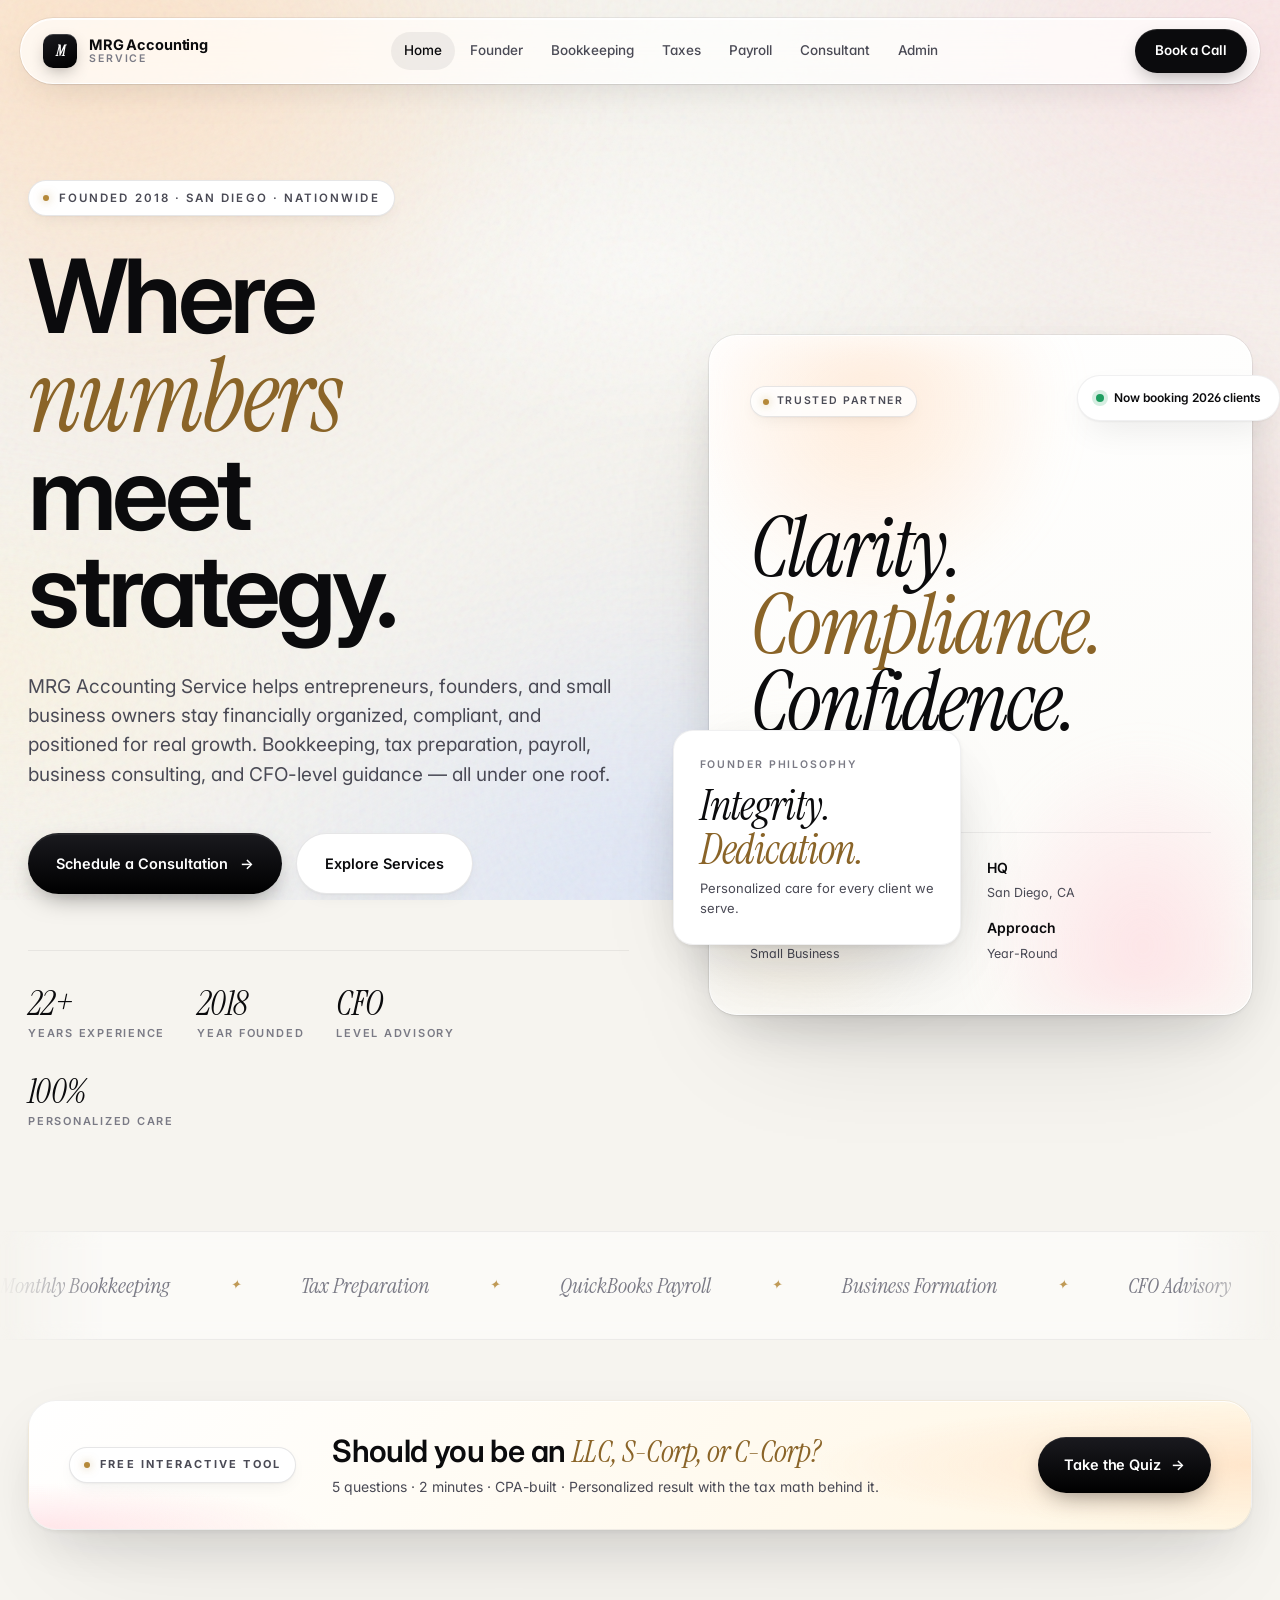
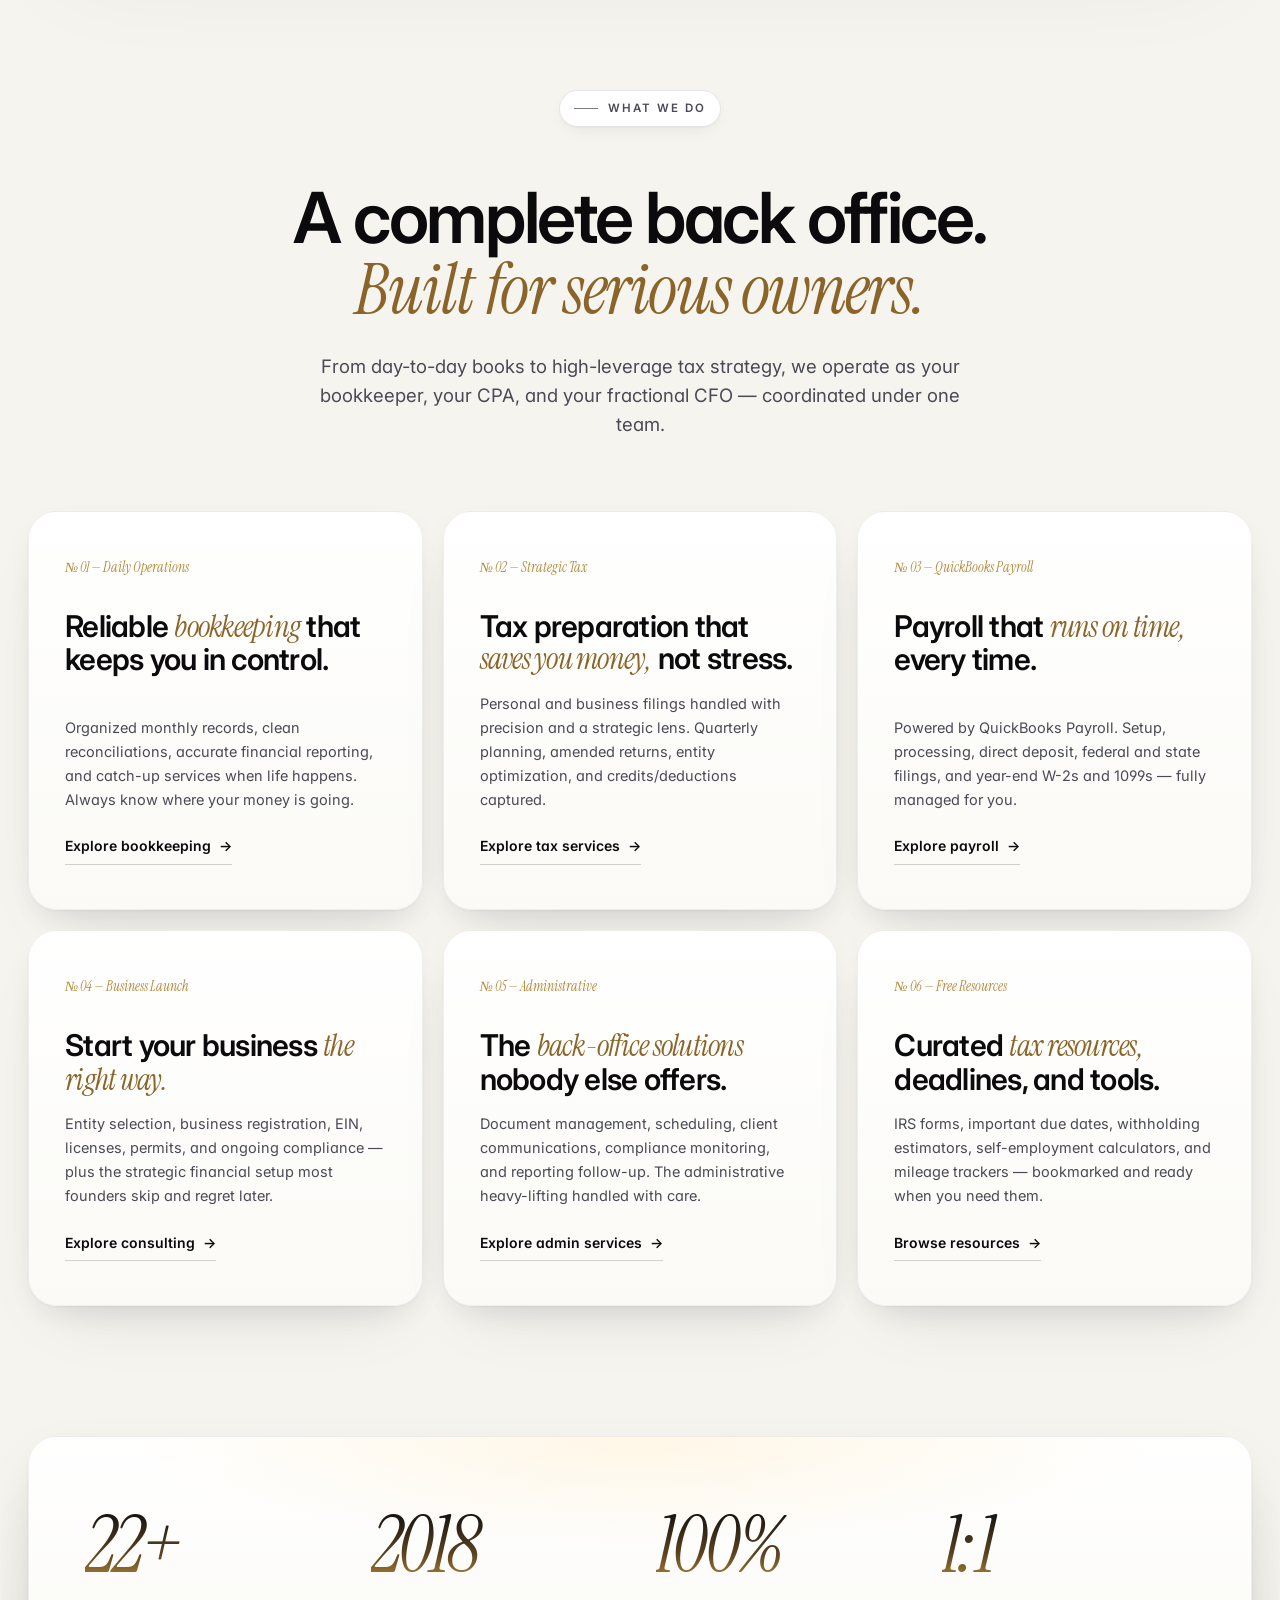
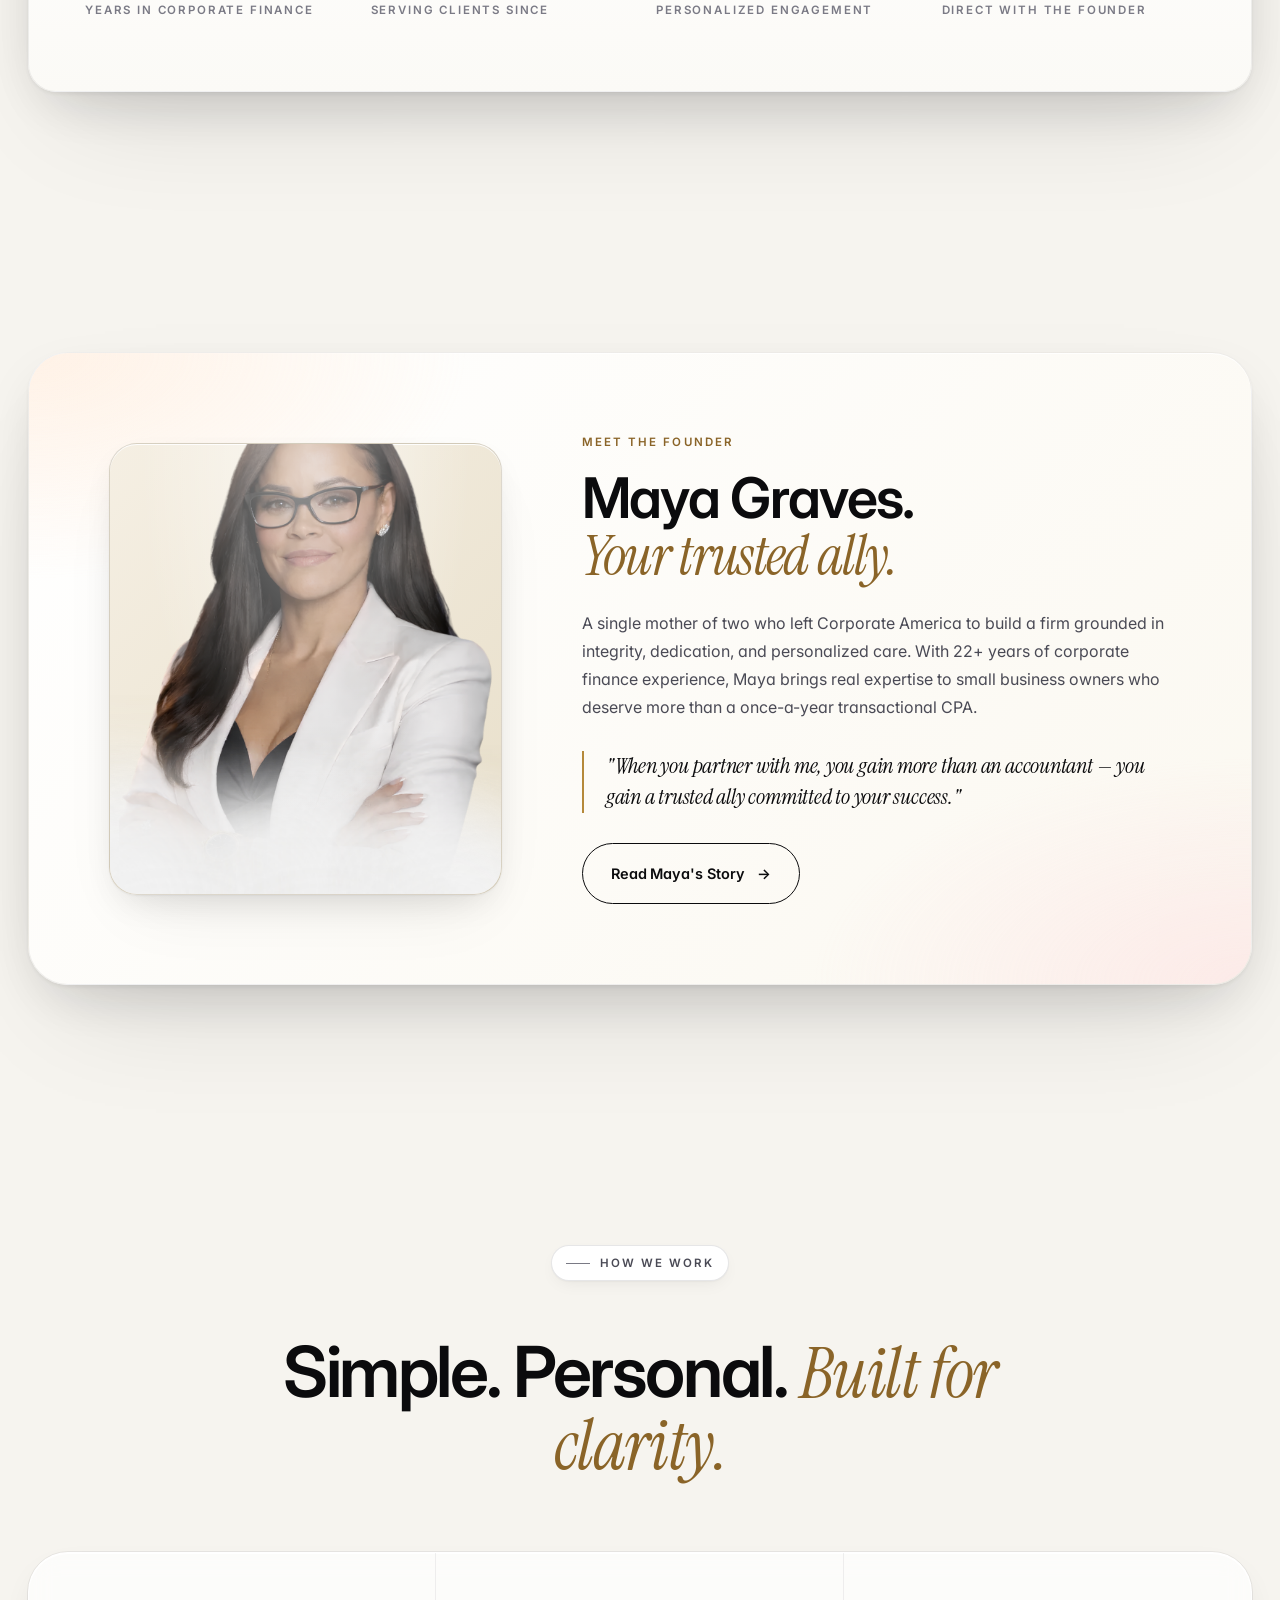
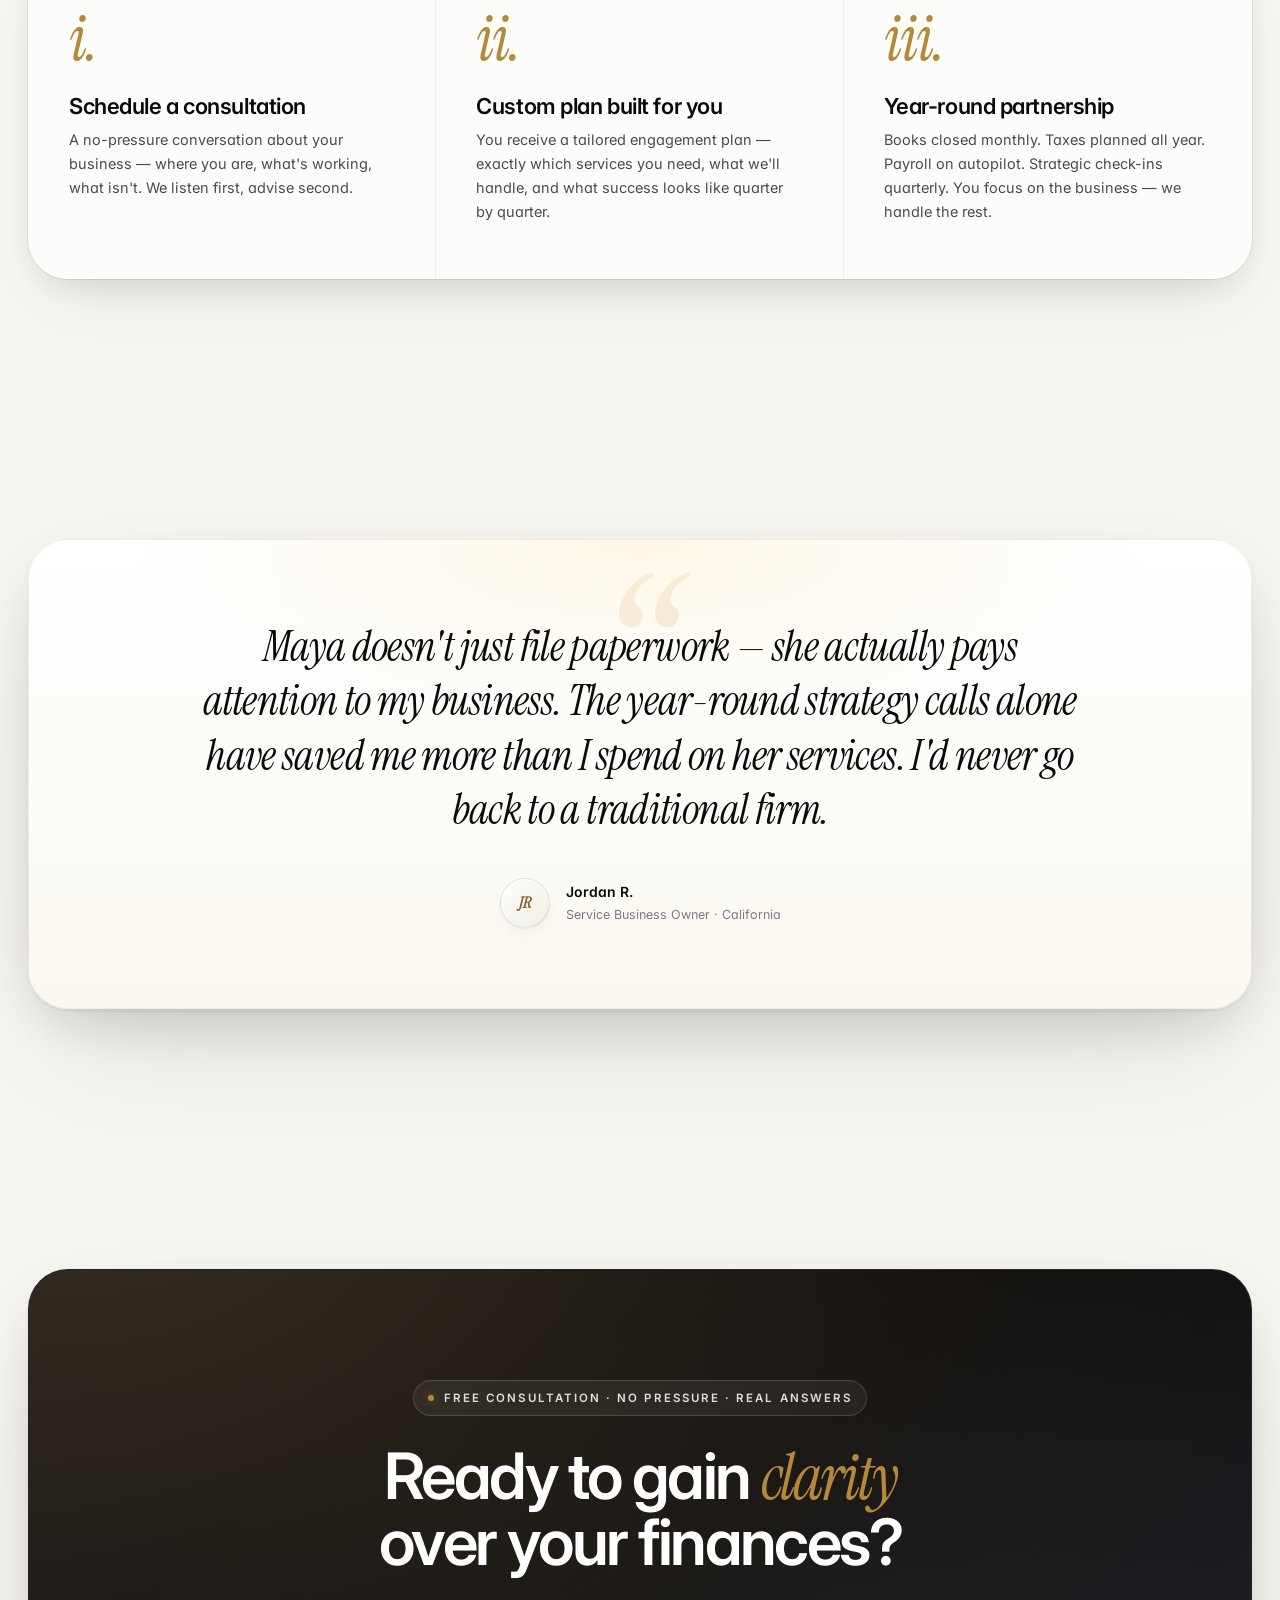
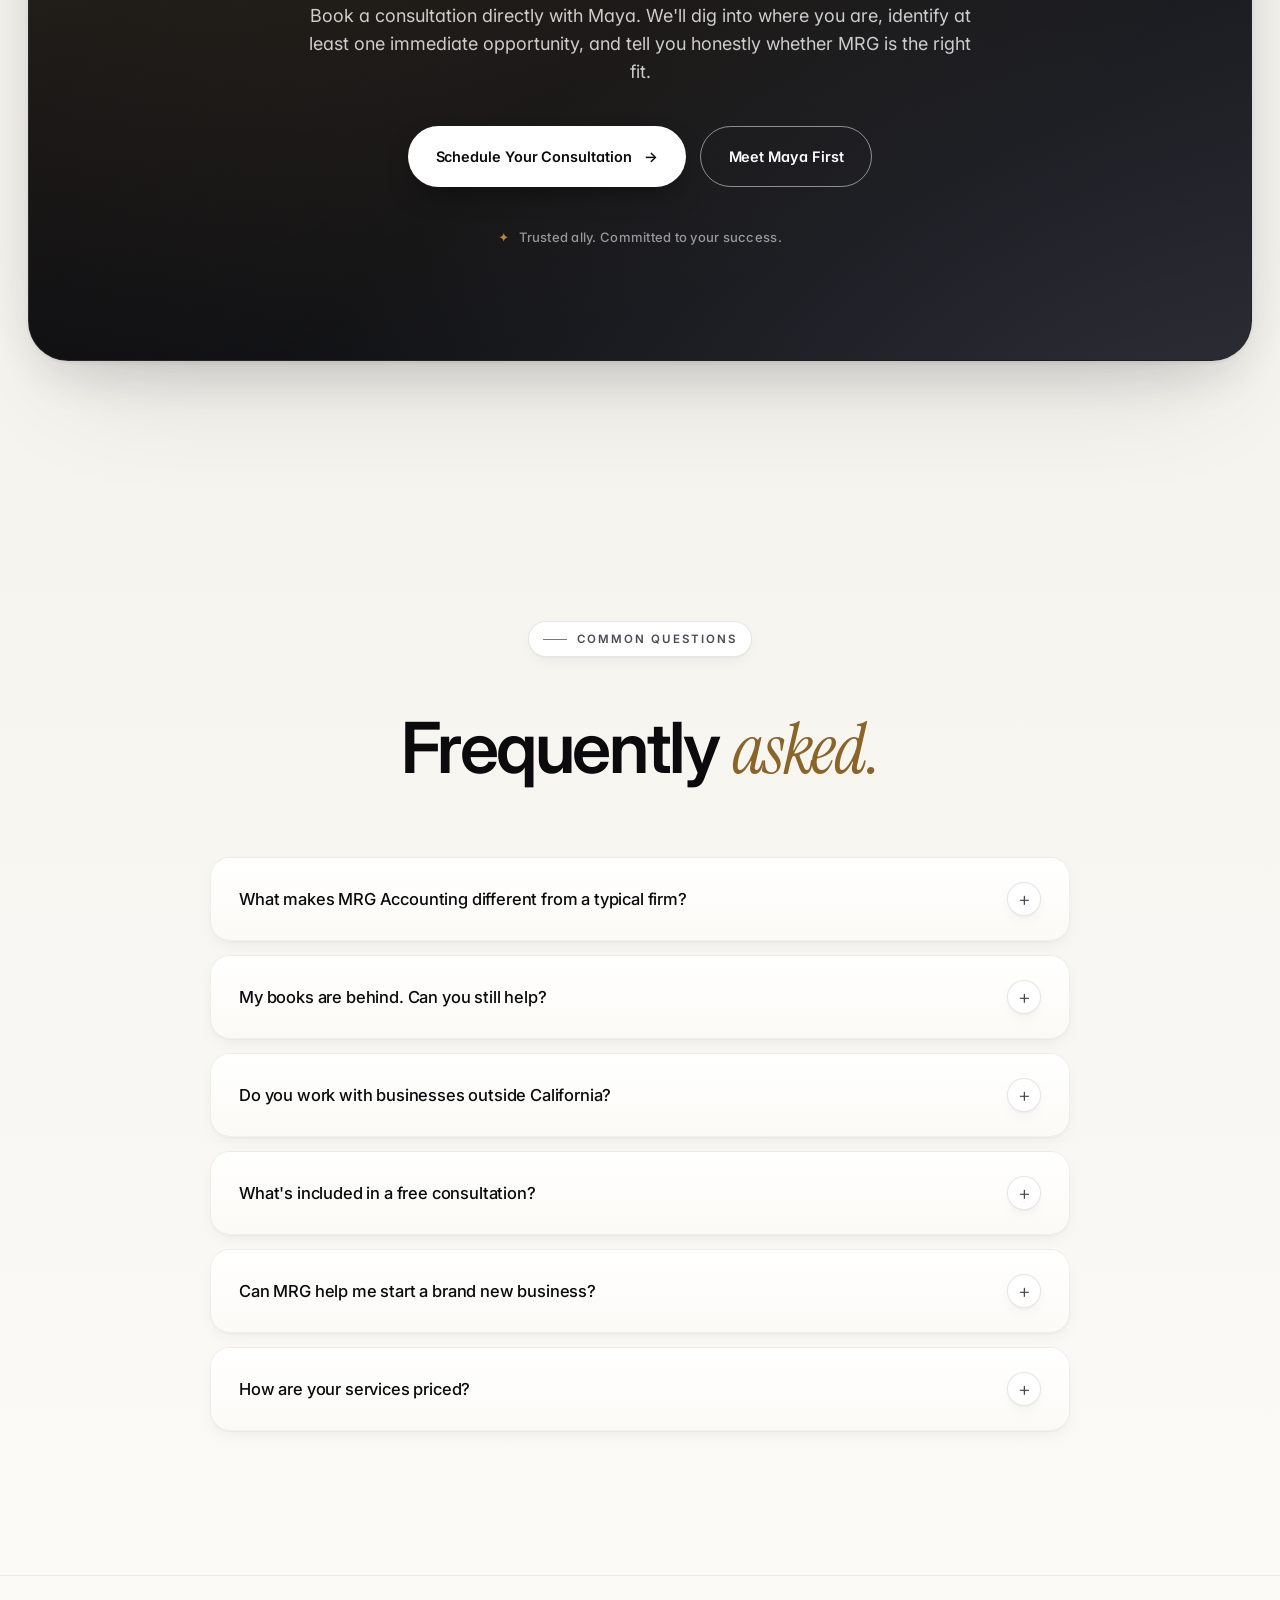
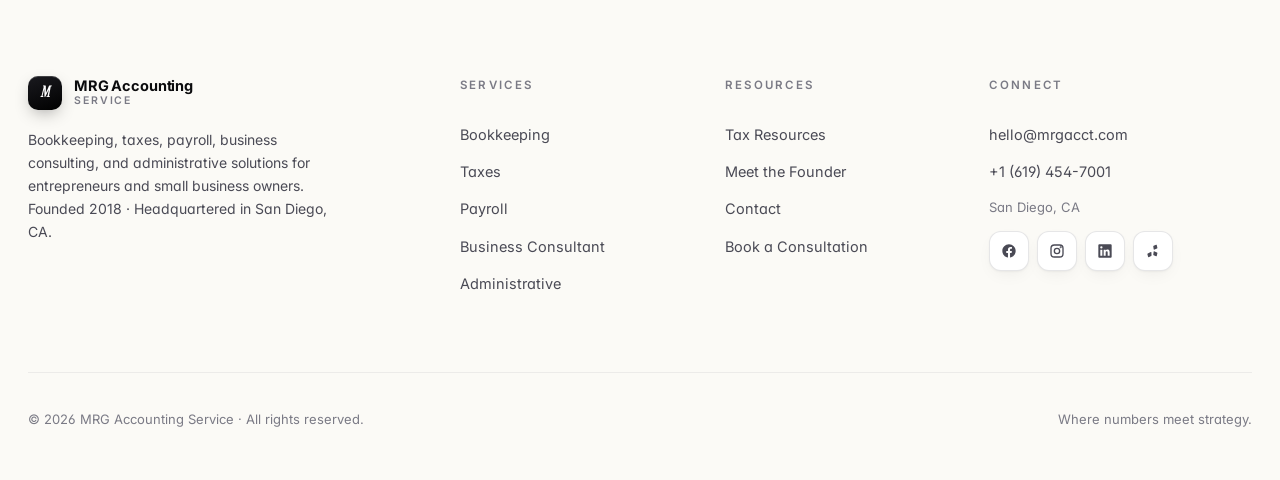
==== index.html @ a6ccb5bd "Initial commit — MRG Accounting Service website - 9 pages: home, founder, bookkeeping, taxes, resour" ====
<!DOCTYPE html>
<html lang="en">
<head>
<meta charset="UTF-8" />
<meta name="viewport" content="width=device-width, initial-scale=1.0" />
<title>MRG Accounting Service — Where Numbers Meet Strategy</title>
<meta name="description" content="Premium bookkeeping, tax strategy, payroll, and CFO-level advisory for small business owners. Founded by Maya Graves, 22+ years of corporate finance expertise." />
<link rel="preconnect" href="https://fonts.googleapis.com">
<link rel="preconnect" href="https://fonts.gstatic.com" crossorigin>
<link href="https://fonts.googleapis.com/css2?family=Inter:wght@400;500;600;700;800;900&family=Instrument+Serif:ital@0;1&display=swap" rel="stylesheet">
<link rel="stylesheet" href="styles.css">
<style>
/* Home-specific — light luxe */
.hero{
  padding:180px 0 100px;min-height:100vh;display:flex;align-items:center;position:relative;
}
.hero-grid{display:grid;grid-template-columns:1.05fr .95fr;gap:80px;align-items:center;width:100%}
@media (max-width:1000px){.hero-grid{grid-template-columns:1fr;gap:50px}}
.hero h1{margin:32px 0 0}
.hero .lede{margin-top:32px;font-size:19px}
.hero .cta-row{display:flex;gap:14px;margin-top:44px;flex-wrap:wrap}
.hero .meta{
  display:flex;gap:32px;margin-top:56px;padding-top:36px;
  border-top:1px solid var(--line);flex-wrap:wrap;
}
.hero .meta-item{display:flex;flex-direction:column;gap:4px}
.hero .meta-item .v{
  font-family:'Instrument Serif',serif;font-style:italic;font-weight:400;
  font-size:34px;line-height:1;letter-spacing:-.02em;color:var(--ink);
}
.hero .meta-item .l{font-size:11px;color:var(--text-3);text-transform:uppercase;letter-spacing:.16em;font-weight:600}

/* Hero visual — floating editorial card stack (white 3D) */
.hero-visual{position:relative;height:640px}
.editorial-frame{
  position:absolute;top:0;right:0;width:100%;
  border-radius:var(--radius-lg);
  background:linear-gradient(160deg,#ffffff 0%,#fbfaf6 100%);
  border:1px solid var(--hairline-white);
  outline:1px solid var(--line);
  aspect-ratio:4/5;
  overflow:hidden;
  box-shadow:var(--shadow-2), var(--inset-hi);
  animation:floatGentle 9s ease-in-out infinite;
}
.editorial-frame::before{
  content:"";position:absolute;inset:0;
  background:
    radial-gradient(60% 50% at 30% 10%, var(--spot-peach), transparent 60%),
    radial-gradient(50% 50% at 80% 90%, var(--spot-rose), transparent 60%),
    radial-gradient(40% 40% at 15% 80%, var(--spot-cream), transparent 65%);
  opacity:.55;
  filter:blur(20px);
}
.editorial-frame::after{
  content:"";position:absolute;inset:0;
  background:linear-gradient(180deg,rgba(255,255,255,.1) 0%,transparent 40%);
  pointer-events:none;
}
@keyframes floatGentle{0%,100%{transform:translateY(0)}50%{transform:translateY(-14px)}}
.editorial-content{position:absolute;inset:0;padding:50px 40px;display:flex;flex-direction:column;justify-content:space-between;z-index:2}
.ec-top{display:flex;justify-content:space-between;align-items:center}
.ec-stamp{
  display:inline-flex;align-items:center;gap:8px;
  padding:6px 12px;border-radius:999px;
  background:rgba(255,255,255,.8);border:1px solid var(--line-strong);
  backdrop-filter:blur(6px);
  font-size:10.5px;font-weight:600;letter-spacing:.16em;text-transform:uppercase;color:var(--text-2);
  box-shadow:var(--shadow-soft);
}
.ec-stamp .dot{width:6px;height:6px;border-radius:50%;background:var(--accent);box-shadow:0 0 10px rgba(181,137,58,.6)}
.ec-no{font-family:'Instrument Serif',serif;font-style:italic;color:var(--accent);font-size:14px}
.ec-mid{display:flex;flex-direction:column;gap:14px}
.ec-title{
  font-family:'Instrument Serif',serif;font-style:italic;font-weight:400;
  font-size:clamp(54px,7vw,84px);line-height:.92;letter-spacing:-.03em;color:var(--ink);
}
.ec-title em{color:var(--accent-2)}
.ec-bottom{display:flex;flex-direction:column;gap:16px}
.ec-meta-row{display:grid;grid-template-columns:1fr 1fr;gap:14px;padding-top:24px;border-top:1px solid var(--line)}
.ec-meta-row div{font-size:12.5px;color:var(--text-2)}
.ec-meta-row div strong{display:block;color:var(--ink);font-weight:600;font-size:14px;margin-bottom:4px;letter-spacing:-.005em}

.floating-card{
  position:absolute;bottom:30px;left:-36px;width:288px;padding:26px;
  background:#fff;
  border:1px solid var(--line);border-radius:20px;
  box-shadow:var(--shadow-2), var(--inset-hi);
  animation:floatGentle 7s ease-in-out infinite;animation-delay:-3s;
  z-index:3;
}
.floating-card .label{font-size:10.5px;color:var(--text-3);text-transform:uppercase;letter-spacing:.18em;font-weight:600;margin-bottom:10px}
.floating-card .big{
  font-family:'Instrument Serif',serif;font-style:italic;font-weight:400;
  font-size:42px;line-height:1.05;letter-spacing:-.025em;margin-bottom:6px;color:var(--ink);
}
.floating-card .big em{color:var(--accent-2)}
.floating-card .sub{font-size:13px;color:var(--text-2);line-height:1.55}

/* Small floating accent chip on hero */
.floating-chip{
  position:absolute;top:40px;right:-28px;
  display:inline-flex;align-items:center;gap:10px;
  padding:12px 18px;border-radius:999px;background:#fff;
  border:1px solid var(--line);
  box-shadow:var(--shadow-1), var(--inset-hi);
  font-size:12px;font-weight:600;color:var(--ink);letter-spacing:-.005em;
  animation:floatGentle 8s ease-in-out infinite;animation-delay:-2s;
  z-index:3;
}
.floating-chip .pulse{width:8px;height:8px;border-radius:50%;background:#1e9e60;box-shadow:0 0 0 4px rgba(30,158,96,.18);animation:pulseDot 2s ease-in-out infinite}
@keyframes pulseDot{0%,100%{box-shadow:0 0 0 4px rgba(30,158,96,.18)}50%{box-shadow:0 0 0 8px rgba(30,158,96,.08)}}

@media (max-width:1000px){
  .hero-visual{height:560px;max-width:480px;margin:0 auto}
  .floating-card{left:0}
  .floating-chip{right:0}
}

/* Marquee */
.marquee{
  padding:36px 0;border-top:1px solid var(--line);border-bottom:1px solid var(--line);
  overflow:hidden;mask-image:linear-gradient(90deg,transparent,#000 8%,#000 92%,transparent);
  background:rgba(255,255,255,.5);
  backdrop-filter:blur(8px);
}
.marquee-track{display:flex;gap:60px;width:max-content;animation:scroll 34s linear infinite}
.marquee-item{
  font-family:'Instrument Serif',serif;font-style:italic;font-size:22px;color:var(--text-3);
  display:flex;align-items:center;gap:60px;white-space:nowrap;
}
.marquee-item::after{content:"✦";color:var(--accent);font-size:13px;opacity:.85}
@keyframes scroll{to{transform:translateX(-50%)}}

/* Service spotlight — white 3D cards */
.svc-spotlight{display:grid;grid-template-columns:repeat(3,1fr);gap:20px}
@media (max-width:900px){.svc-spotlight{grid-template-columns:1fr}}
.svc-box{
  position:relative;padding:44px 36px;border-radius:var(--radius-lg);
  background:linear-gradient(180deg,#ffffff 0%,#fbfaf6 100%);
  border:1px solid var(--line);
  transition:all .4s cubic-bezier(.2,.8,.2,1);overflow:hidden;
  text-decoration:none;color:inherit;display:flex;flex-direction:column;
  min-height:340px;
  box-shadow:var(--shadow-1), var(--inset-hi);
}
.svc-box:hover{transform:translateY(-8px);border-color:var(--line-strong);box-shadow:var(--shadow-2), var(--inset-hi)}
.svc-box::before{
  content:"";position:absolute;top:0;right:0;width:100%;height:100%;
  background:radial-gradient(circle at var(--mx,80%) var(--my,20%),rgba(181,137,58,.10),transparent 40%);
  opacity:0;transition:opacity .4s ease;pointer-events:none;
}
.svc-box:hover::before{opacity:1}
.svc-no{
  font-family:'Instrument Serif',serif;font-style:italic;color:var(--accent);
  font-size:14px;font-weight:400;letter-spacing:0;margin-bottom:32px;
}
.svc-box h3{font-size:30px;font-weight:600;letter-spacing:-.025em;line-height:1.08;margin-bottom:16px;flex:1;color:var(--ink)}
.svc-box h3 em{font-family:'Instrument Serif',serif;font-style:italic;font-weight:400;color:var(--accent-2)}
.svc-box p{font-size:14.5px;color:var(--text-2);line-height:1.65;margin-bottom:24px}
.svc-box .tlink{align-self:flex-start}

/* Founder strip — light ivory editorial */
.founder-strip{
  display:grid;grid-template-columns:.4fr .6fr;gap:80px;align-items:center;
  padding:80px;border-radius:var(--radius-xl);
  background:linear-gradient(135deg,#ffffff 0%,#fbf8f0 100%);
  border:1px solid var(--line);
  position:relative;overflow:hidden;
  box-shadow:var(--shadow-2), var(--inset-hi);
}
.founder-strip::before{
  content:"";position:absolute;inset:0;
  background:
    radial-gradient(60% 60% at 0% 0%, var(--spot-peach), transparent 60%),
    radial-gradient(60% 60% at 100% 100%, var(--spot-rose), transparent 60%);
  opacity:.35;pointer-events:none;
}
@media (max-width:1000px){.founder-strip{grid-template-columns:1fr;padding:50px 32px;gap:40px}}
.founder-portrait{
  aspect-ratio:1/1.15;border-radius:var(--radius-lg);
  background:linear-gradient(135deg,#f5efe3 0%,#e8dfca 100%);
  border:1px solid var(--line-strong);
  position:relative;overflow:hidden;z-index:1;
  display:flex;align-items:flex-end;justify-content:center;
  box-shadow:var(--shadow-1), var(--inset-hi);
}
.founder-portrait::after{
  content:"";position:absolute;inset:0;
  background:radial-gradient(ellipse at top,rgba(255,255,255,.6),transparent 60%);
}
.founder-portrait img{
  width:100%;height:100%;object-fit:cover;
  filter:contrast(1.02);
}
.founder-initials{
  font-family:'Instrument Serif',serif;font-style:italic;
  font-size:200px;font-weight:400;line-height:1;letter-spacing:-.04em;
  background:linear-gradient(180deg,var(--ink) 0%,var(--accent-2) 50%, var(--accent) 100%);
  -webkit-background-clip:text;background-clip:text;color:transparent;
  padding-bottom:30px;
}
.founder-tag{font-size:11.5px;font-weight:600;letter-spacing:.18em;text-transform:uppercase;color:var(--accent-2);margin-bottom:18px;display:block;position:relative;z-index:1}
.founder-strip > div:last-child{position:relative;z-index:1}
.founder-strip h2{font-size:clamp(34px,4.8vw,56px);font-weight:600;letter-spacing:-.03em;line-height:1.02;margin-bottom:24px;color:var(--ink)}
.founder-strip h2 em{font-family:'Instrument Serif',serif;font-style:italic;font-weight:400;color:var(--accent-2)}
.founder-strip p{color:var(--text-2);font-size:16px;line-height:1.75;margin-bottom:20px}
.founder-quote{
  font-family:'Instrument Serif',serif;font-style:italic;font-weight:400;
  font-size:22px;line-height:1.4;letter-spacing:-.01em;color:var(--ink);
  border-left:2px solid var(--accent);padding-left:22px;
  margin:30px 0;
}

/* Process editorial — white glass with hairline dividers */
.process-line{display:grid;grid-template-columns:repeat(3,1fr);gap:0;position:relative}
@media (max-width:900px){.process-line{grid-template-columns:1fr}}
.process-line .pstep{
  padding:54px 40px;border-right:1px solid var(--line);
  position:relative;transition:background .35s ease;
}
@media (max-width:900px){.process-line .pstep{border-right:none;border-bottom:1px solid var(--line)}}
.process-line .pstep:last-child{border-right:none;border-bottom:none}
.process-line .pstep:hover{background:rgba(255,255,255,.55)}
.process-line .pnum{font-family:'Instrument Serif',serif;font-style:italic;font-size:64px;color:var(--accent);line-height:1;letter-spacing:-.03em;margin-bottom:24px;display:block}
.process-line h3{font-size:22px;margin-bottom:10px;letter-spacing:-.02em;font-weight:600;color:var(--ink)}
.process-line p{font-size:14.5px;color:var(--text-2);line-height:1.65}

/* Testimonial editorial — soft cream card */
.testi-frame{
  padding:80px;border-radius:var(--radius-xl);
  background:linear-gradient(180deg,#ffffff 0%,#fbf8f0 100%);
  border:1px solid var(--line);
  text-align:center;position:relative;overflow:hidden;
  box-shadow:var(--shadow-2), var(--inset-hi);
}
.testi-frame::after{
  content:"";position:absolute;inset:0;
  background:radial-gradient(60% 50% at 50% 0%, var(--spot-cream), transparent 70%);
  opacity:.55;pointer-events:none;
}
@media (max-width:780px){.testi-frame{padding:50px 28px}}
.testi-frame::before{
  content:"\201C";font-family:'Instrument Serif',serif;font-style:italic;
  font-size:240px;line-height:.5;color:var(--accent);
  position:absolute;top:80px;left:50%;transform:translateX(-50%);opacity:.18;
}
.testi-frame q{
  font-family:'Instrument Serif',serif;font-style:italic;font-weight:400;
  font-size:clamp(26px,3.5vw,42px);line-height:1.3;letter-spacing:-.015em;
  color:var(--ink);quotes:none;display:block;margin-bottom:40px;
  position:relative;z-index:1;max-width:880px;margin-left:auto;margin-right:auto;
}
.testi-attr{display:inline-flex;align-items:center;gap:16px;position:relative;z-index:1}
.testi-avatar{width:50px;height:50px;border-radius:50%;background:linear-gradient(135deg,#fff,#f1ede4);border:1px solid var(--line-strong);display:flex;align-items:center;justify-content:center;font-weight:600;font-size:16px;font-family:'Instrument Serif',serif;font-style:italic;color:var(--accent-2);box-shadow:var(--shadow-soft), var(--inset-hi)}
.testi-attr-text{text-align:left}
.testi-name{font-size:14px;font-weight:600;color:var(--ink)}
.testi-role{font-size:12.5px;color:var(--text-3);margin-top:2px}

/* FAQ section background tweak */
.faq-section{background:linear-gradient(180deg,var(--bg) 0%,var(--paper-2) 100%)}

</style>
</head>
<body>

<div class="ambient">
  <div class="glow glow-1"></div><div class="glow glow-2"></div><div class="glow glow-3"></div>
</div>

<!-- NAV -->
<nav class="nav" id="nav">
  <a href="index.html" class="brand">
    <div class="brand-mark">M</div>
    <div class="brand-name"><strong>MRG Accounting</strong><small>Service</small></div>
  </a>
  <div class="nav-links">
    <a href="index.html" class="active">Home</a>
    <a href="founder.html">Founder</a>
    <a href="bookkeeping.html">Bookkeeping</a>
    <a href="taxes.html">Taxes</a>
    <a href="payroll.html">Payroll</a>
    <a href="business-consultant.html">Consultant</a>
    <a href="administrative.html">Admin</a>
  </div>
  <a href="contact.html" class="nav-cta">Book a Call</a>
  <button class="menu-btn" id="menuBtn" aria-label="Menu"><span></span></button>
</nav>

<div class="drawer" id="drawer">
  <button class="drawer-close" id="drawerClose" aria-label="Close">✕</button>
  <a href="index.html">Home</a>
  <a href="founder.html">Meet the Founder</a>
  <a href="bookkeeping.html">Bookkeeping</a>
  <a href="taxes.html">Taxes</a>
  <a href="resources-taxes.html">Resources Taxes</a>
  <a href="payroll.html">Payroll</a>
  <a href="business-consultant.html">Business Consultant</a>
  <a href="administrative.html">Administrative</a>
  <a href="contact.html">Contact Us</a>
</div>

<!-- HERO -->
<section class="hero">
  <div class="wrap hero-grid">
    <div class="reveal-left">
      <span class="eyebrow"><span class="dot"></span>Founded 2018 · San Diego · Nationwide</span>
      <h1 class="display">Where <em>numbers</em><br/>meet strategy.</h1>
      <p class="lede">MRG Accounting Service helps entrepreneurs, founders, and small business owners stay financially organized, compliant, and positioned for real growth. Bookkeeping, tax preparation, payroll, business consulting, and CFO-level guidance — all under one roof.</p>
      <div class="cta-row">
        <a href="contact.html" class="btn btn-primary">Schedule a Consultation <span class="arrow">→</span></a>
        <a href="#services" class="btn btn-ghost">Explore Services</a>
      </div>
      <div class="meta">
        <div class="meta-item"><span class="v count-up" data-count="22" data-suffix="+">22+</span><span class="l">Years experience</span></div>
        <div class="meta-item"><span class="v count-up" data-count="2018">2018</span><span class="l">Year founded</span></div>
        <div class="meta-item"><span class="v">CFO</span><span class="l">Level advisory</span></div>
        <div class="meta-item"><span class="v count-up" data-count="100" data-suffix="%">100%</span><span class="l">Personalized care</span></div>
      </div>
    </div>

    <div class="hero-visual reveal-right">
      <div class="editorial-frame">
        <div class="editorial-content">
          <div class="ec-top">
            <div class="ec-stamp"><span class="dot"></span>Trusted partner</div>
            <div class="ec-no">№ 01</div>
          </div>
          <div class="ec-mid">
            <div class="ec-title">Clarity.<br/><em>Compliance.</em><br/>Confidence.</div>
          </div>
          <div class="ec-bottom">
            <div class="ec-meta-row">
              <div><strong>Founded</strong>2018</div>
              <div><strong>HQ</strong>San Diego, CA</div>
              <div><strong>Focus</strong>Small Business</div>
              <div><strong>Approach</strong>Year-Round</div>
            </div>
          </div>
        </div>
      </div>
      <div class="floating-chip"><span class="pulse"></span>Now booking 2026 clients</div>
      <div class="floating-card">
        <div class="label">Founder Philosophy</div>
        <div class="big">Integrity.<br/><em>Dedication.</em></div>
        <div class="sub">Personalized care for every client we serve.</div>
      </div>
    </div>
  </div>
</section>

<!-- MARQUEE -->
<div class="marquee">
  <div class="marquee-track">
    <div class="marquee-item">Monthly Bookkeeping</div>
    <div class="marquee-item">Tax Preparation</div>
    <div class="marquee-item">QuickBooks Payroll</div>
    <div class="marquee-item">Business Formation</div>
    <div class="marquee-item">CFO Advisory</div>
    <div class="marquee-item">Compliance Monitoring</div>
    <div class="marquee-item">Entity Selection</div>
    <div class="marquee-item">Tax Strategy</div>
    <div class="marquee-item">Monthly Bookkeeping</div>
    <div class="marquee-item">Tax Preparation</div>
    <div class="marquee-item">QuickBooks Payroll</div>
    <div class="marquee-item">Business Formation</div>
    <div class="marquee-item">CFO Advisory</div>
    <div class="marquee-item">Compliance Monitoring</div>
    <div class="marquee-item">Entity Selection</div>
    <div class="marquee-item">Tax Strategy</div>
  </div>
</div>

<!-- LEAD MAGNET STRIP -->
<section class="lead-magnet-section">
  <div class="wrap reveal">
    <a href="entity-quiz.html" class="lm-strip">
      <div class="lm-eyebrow"><span class="dot"></span>Free Interactive Tool</div>
      <div>
        <div class="lm-h">Should you be an <em>LLC, S-Corp, or C-Corp?</em></div>
        <div class="lm-sub">5 questions · 2 minutes · CPA-built · Personalized result with the tax math behind it.</div>
      </div>
      <div class="lm-cta">Take the Quiz <span class="arrow">→</span></div>
    </a>
  </div>
</section>

<!-- SERVICES -->
<section id="services">
  <div class="wrap">
    <div class="section-head reveal">
      <span class="eyebrow"><span class="line"></span>What we do</span>
      <h2 class="section-h mt-md">A complete back office.<br/><em class="kicker">Built for serious owners.</em></h2>
      <p class="lede">From day-to-day books to high-leverage tax strategy, we operate as your bookkeeper, your CPA, and your fractional CFO — coordinated under one team.</p>
    </div>

    <div class="svc-spotlight reveal-stagger">
      <a href="bookkeeping.html" class="svc-box" data-hover>
        <div class="svc-no">№ 01 — Daily Operations</div>
        <h3>Reliable <em>bookkeeping</em> that keeps you in control.</h3>
        <p>Organized monthly records, clean reconciliations, accurate financial reporting, and catch-up services when life happens. Always know where your money is going.</p>
        <span class="tlink">Explore bookkeeping <span class="arrow">→</span></span>
      </a>
      <a href="taxes.html" class="svc-box" data-hover>
        <div class="svc-no">№ 02 — Strategic Tax</div>
        <h3>Tax preparation that <em>saves you money,</em> not stress.</h3>
        <p>Personal and business filings handled with precision and a strategic lens. Quarterly planning, amended returns, entity optimization, and credits/deductions captured.</p>
        <span class="tlink">Explore tax services <span class="arrow">→</span></span>
      </a>
      <a href="payroll.html" class="svc-box" data-hover>
        <div class="svc-no">№ 03 — QuickBooks Payroll</div>
        <h3>Payroll that <em>runs on time,</em> every time.</h3>
        <p>Powered by QuickBooks Payroll. Setup, processing, direct deposit, federal and state filings, and year-end W-2s and 1099s — fully managed for you.</p>
        <span class="tlink">Explore payroll <span class="arrow">→</span></span>
      </a>
      <a href="business-consultant.html" class="svc-box" data-hover>
        <div class="svc-no">№ 04 — Business Launch</div>
        <h3>Start your business <em>the right way.</em></h3>
        <p>Entity selection, business registration, EIN, licenses, permits, and ongoing compliance — plus the strategic financial setup most founders skip and regret later.</p>
        <span class="tlink">Explore consulting <span class="arrow">→</span></span>
      </a>
      <a href="administrative.html" class="svc-box" data-hover>
        <div class="svc-no">№ 05 — Administrative</div>
        <h3>The <em>back-office solutions</em> nobody else offers.</h3>
        <p>Document management, scheduling, client communications, compliance monitoring, and reporting follow-up. The administrative heavy-lifting handled with care.</p>
        <span class="tlink">Explore admin services <span class="arrow">→</span></span>
      </a>
      <a href="resources-taxes.html" class="svc-box" data-hover>
        <div class="svc-no">№ 06 — Free Resources</div>
        <h3>Curated <em>tax resources,</em> deadlines, and tools.</h3>
        <p>IRS forms, important due dates, withholding estimators, self-employment calculators, and mileage trackers — bookmarked and ready when you need them.</p>
        <span class="tlink">Browse resources <span class="arrow">→</span></span>
      </a>
    </div>
  </div>
</section>

<!-- STATS STRIP -->
<section style="padding-top:0">
  <div class="wrap reveal">
    <div class="stats-strip">
      <div class="stat"><span class="num count-up" data-count="22" data-suffix="+">22+</span><span class="lbl">Years in corporate finance</span></div>
      <div class="stat"><span class="num count-up" data-count="2018">2018</span><span class="lbl">Serving clients since</span></div>
      <div class="stat"><span class="num count-up" data-count="100" data-suffix="%">100%</span><span class="lbl">Personalized engagement</span></div>
      <div class="stat"><span class="num">1:1</span><span class="lbl">Direct with the founder</span></div>
    </div>
  </div>
</section>

<!-- FOUNDER STRIP -->
<section>
  <div class="wrap reveal">
    <div class="founder-strip">
      <div class="founder-portrait reveal-left">
        <!-- Drop her real photo at assets/maya-portrait.jpg to swap in. Fallback: initials. -->
        <img src="assets/maya-portrait.jpg" alt="Maya Graves, Founder of MRG Accounting Service" onerror="this.style.display='none';this.nextElementSibling.style.display='flex'">
        <div class="founder-initials" style="display:none">MG</div>
      </div>
      <div class="reveal-right">
        <span class="founder-tag">Meet the Founder</span>
        <h2>Maya Graves.<br/><em>Your trusted ally.</em></h2>
        <p>A single mother of two who left Corporate America to build a firm grounded in integrity, dedication, and personalized care. With 22+ years of corporate finance experience, Maya brings real expertise to small business owners who deserve more than a once-a-year transactional CPA.</p>
        <div class="founder-quote">"When you partner with me, you gain more than an accountant — you gain a trusted ally committed to your success."</div>
        <a href="founder.html" class="btn btn-outline">Read Maya's Story <span class="arrow">→</span></a>
      </div>
    </div>
  </div>
</section>

<!-- PROCESS -->
<section>
  <div class="wrap">
    <div class="section-head reveal">
      <span class="eyebrow"><span class="line"></span>How we work</span>
      <h2 class="section-h mt-md">Simple. Personal. <em class="kicker">Built for clarity.</em></h2>
    </div>

    <div class="glass reveal" style="border-radius:var(--radius-xl);overflow:hidden">
      <div class="process-line">
        <div class="pstep">
          <span class="pnum">i.</span>
          <h3>Schedule a consultation</h3>
          <p>A no-pressure conversation about your business — where you are, what's working, what isn't. We listen first, advise second.</p>
        </div>
        <div class="pstep">
          <span class="pnum">ii.</span>
          <h3>Custom plan built for you</h3>
          <p>You receive a tailored engagement plan — exactly which services you need, what we'll handle, and what success looks like quarter by quarter.</p>
        </div>
        <div class="pstep">
          <span class="pnum">iii.</span>
          <h3>Year-round partnership</h3>
          <p>Books closed monthly. Taxes planned all year. Payroll on autopilot. Strategic check-ins quarterly. You focus on the business — we handle the rest.</p>
        </div>
      </div>
    </div>
  </div>
</section>

<!-- TESTIMONIAL -->
<section>
  <div class="wrap reveal">
    <div class="testi-frame">
      <q>Maya doesn't just file paperwork — she actually pays attention to my business. The year-round strategy calls alone have saved me more than I spend on her services. I'd never go back to a traditional firm.</q>
      <div class="testi-attr">
        <div class="testi-avatar">JR</div>
        <div class="testi-attr-text">
          <div class="testi-name">Jordan R.</div>
          <div class="testi-role">Service Business Owner · California</div>
        </div>
      </div>
    </div>
  </div>
</section>

<!-- BOFU -->
<section>
  <div class="wrap reveal">
    <div class="bofu">
      <div class="bofu-inner">
        <span class="eyebrow"><span class="dot"></span>Free consultation · No pressure · Real answers</span>
        <h2>Ready to gain <em>clarity</em><br/>over your finances?</h2>
        <p class="lede">Book a consultation directly with Maya. We'll dig into where you are, identify at least one immediate opportunity, and tell you honestly whether MRG is the right fit.</p>
        <div class="bofu-cta">
          <a href="contact.html" class="btn btn-primary">Schedule Your Consultation <span class="arrow">→</span></a>
          <a href="founder.html" class="btn btn-outline">Meet Maya First</a>
        </div>
        <div class="bofu-line"><span class="ico">✦</span>Trusted ally. Committed to your success.</div>
      </div>
    </div>
  </div>
</section>

<!-- FAQ -->
<section class="faq-section">
  <div class="wrap">
    <div class="section-head reveal">
      <span class="eyebrow"><span class="line"></span>Common questions</span>
      <h2 class="section-h mt-md">Frequently <em class="kicker">asked.</em></h2>
    </div>

    <div class="faq reveal">
      <div class="faq-item">
        <button class="faq-q">What makes MRG Accounting different from a typical firm?<span class="ico">+</span></button>
        <div class="faq-a">We work with you year-round, not just at tax time. Bookkeeping is handled monthly, tax strategy is planned proactively, and you have direct access to Maya — the founder — for strategic guidance. No junior staff handoffs. No transactional relationships. Just one trusted partner who knows your business.</div>
      </div>
      <div class="faq-item">
        <button class="faq-q">My books are behind. Can you still help?<span class="ico">+</span></button>
        <div class="faq-a">Absolutely. Clean-up and catch-up bookkeeping is one of our specialties. Whether you're six months or three years behind, we'll rebuild your records, reconcile every account, and put you on a clean monthly system so it never happens again.</div>
      </div>
      <div class="faq-item">
        <button class="faq-q">Do you work with businesses outside California?<span class="ico">+</span></button>
        <div class="faq-a">Yes. We're headquartered in San Diego and serve clients across the country. Everything is handled securely through our client portal, encrypted document exchange, and scheduled video consultations.</div>
      </div>
      <div class="faq-item">
        <button class="faq-q">What's included in a free consultation?<span class="ico">+</span></button>
        <div class="faq-a">A focused conversation about your business, your current setup, and where you're stuck. Maya will identify at least one immediate opportunity — even if you don't move forward with our services. No script. No pitch. Just an honest working session.</div>
      </div>
      <div class="faq-item">
        <button class="faq-q">Can MRG help me start a brand new business?<span class="ico">+</span></button>
        <div class="faq-a">Yes — this is one of our most-loved service areas. We guide founders through entity selection, business registration, EIN/Tax ID application, licenses and permits, compliance, and the strategic financial setup that protects you long-term. <a href="business-consultant.html" style="color:var(--accent);text-decoration:underline">See our business launch services</a>.</div>
      </div>
      <div class="faq-item">
        <button class="faq-q">How are your services priced?<span class="ico">+</span></button>
        <div class="faq-a">Pricing depends on the scope of work and the services you need. After the free consultation we'll send a clear, fixed-fee proposal — no hourly surprises. Most clients find the value of strategic tax planning alone offsets the entire engagement.</div>
      </div>
    </div>
  </div>
</section>

<!-- FOOTER -->
<footer>
  <div class="wrap">
    <div class="foot-grid">
      <div class="foot-brand">
        <div class="brand" style="font-size:17px">
          <div class="brand-mark">M</div>
          <div class="brand-name"><strong>MRG Accounting</strong><small>Service</small></div>
        </div>
        <p>Bookkeeping, taxes, payroll, business consulting, and administrative solutions for entrepreneurs and small business owners. Founded 2018 · Headquartered in San Diego, CA.</p>
      </div>
      <div class="foot-col">
        <h5>Services</h5>
        <a href="bookkeeping.html">Bookkeeping</a>
        <a href="taxes.html">Taxes</a>
        <a href="payroll.html">Payroll</a>
        <a href="business-consultant.html">Business Consultant</a>
        <a href="administrative.html">Administrative</a>
      </div>
      <div class="foot-col">
        <h5>Resources</h5>
        <a href="resources-taxes.html">Tax Resources</a>
        <a href="founder.html">Meet the Founder</a>
        <a href="contact.html">Contact</a>
        <a href="contact.html#consult">Book a Consultation</a>
      </div>
      <div class="foot-col">
        <h5>Connect</h5>
        <a href="mailto:hello@mrgacct.com" style="padding:7px 0;display:block">hello@mrgacct.com</a>
        <a href="tel:+16194547001" style="padding:7px 0;display:block">+1 (619) 454-7001</a>
        <div style="font-size:13px;color:var(--text-3);padding:7px 0">San Diego, CA</div>
        <div class="socials">
          <a href="https://www.facebook.com/mayagraves" target="_blank" aria-label="Facebook"><svg width="16" height="16" viewBox="0 0 24 24" fill="currentColor"><path d="M22 12c0-5.523-4.477-10-10-10S2 6.477 2 12c0 4.991 3.657 9.128 8.438 9.878v-6.987h-2.54V12h2.54V9.797c0-2.506 1.492-3.89 3.777-3.89 1.093 0 2.238.195 2.238.195v2.46h-1.26c-1.243 0-1.63.771-1.63 1.563V12h2.773l-.443 2.89h-2.33v6.988C18.343 21.128 22 16.991 22 12z"/></svg></a>
          <a href="https://www.instagram.com/mrgacct143" target="_blank" aria-label="Instagram"><svg width="16" height="16" viewBox="0 0 24 24" fill="none" stroke="currentColor" stroke-width="2"><rect x="3" y="3" width="18" height="18" rx="5"/><circle cx="12" cy="12" r="4"/><circle cx="17.5" cy="6.5" r=".5" fill="currentColor"/></svg></a>
          <a href="https://www.linkedin.com/mayagraves" target="_blank" aria-label="LinkedIn"><svg width="16" height="16" viewBox="0 0 24 24" fill="currentColor"><path d="M20.5 2h-17A1.5 1.5 0 0 0 2 3.5v17A1.5 1.5 0 0 0 3.5 22h17a1.5 1.5 0 0 0 1.5-1.5v-17A1.5 1.5 0 0 0 20.5 2zM8 19H5v-9h3zM6.5 8.25A1.75 1.75 0 1 1 8.3 6.5a1.78 1.78 0 0 1-1.8 1.75zM19 19h-3v-4.74c0-1.42-.6-1.93-1.38-1.93A1.74 1.74 0 0 0 13 14.19a.66.66 0 0 0 0 .14V19h-3v-9h2.9v1.3a3.11 3.11 0 0 1 2.7-1.4c1.55 0 3.36.86 3.36 3.66z"/></svg></a>
          <a href="https://www.yelp.com/biz/mayagraves" target="_blank" aria-label="Yelp"><svg width="16" height="16" viewBox="0 0 24 24" fill="currentColor"><path d="M14.4 12.6L18 14.4c.4.2.6.6.6 1l-1 4c-.1.4-.5.7-1 .6l-3.6-1.8c-.4-.2-.6-.6-.6-1L13 13c.1-.4.4-.6.8-.6l.6.2zm0-2.7L18 8.1c.4-.2.6-.6.6-1l-1-4c-.1-.4-.5-.7-1-.6L13 4.3c-.4.2-.6.6-.6 1L13 9.5c0 .4.4.6.8.6l.6-.2zm-6.6 4l-3.6 1.8c-.4.2-.6.6-.6 1l1 4c.1.4.5.7 1 .6l3.6-1.8c.4-.2.6-.6.6-1L9.6 14c0-.4-.4-.6-.8-.6l-1 .5z"/></svg></a>
        </div>
      </div>
    </div>
    <div class="foot-bottom">
      <div>© 2026 MRG Accounting Service · All rights reserved.</div>
      <div>Where numbers meet strategy.</div>
    </div>
  </div>
</footer>

<script>
const nav = document.getElementById('nav');
window.addEventListener('scroll', () => { if (window.scrollY > 20) nav.classList.add('scrolled'); else nav.classList.remove('scrolled'); });

const drawer = document.getElementById('drawer');
document.getElementById('menuBtn').addEventListener('click', () => drawer.classList.add('open'));
document.getElementById('drawerClose').addEventListener('click', () => drawer.classList.remove('open'));
drawer.querySelectorAll('a').forEach(a => a.addEventListener('click', () => drawer.classList.remove('open')));

// Counter animation — uses requestAnimationFrame with an ease-out curve.
function animateCount(el){
  const target = parseFloat(el.dataset.count);
  if (isNaN(target)) return;
  const suffix = el.dataset.suffix || '';
  const duration = 1600;
  const isInt = Number.isInteger(target);
  const start = performance.now();
  function tick(now){
    const t = Math.min(1, (now - start) / duration);
    const eased = 1 - Math.pow(1 - t, 3);
    const val = target * eased;
    el.textContent = (isInt ? Math.round(val) : val.toFixed(1)) + suffix;
    if (t < 1) requestAnimationFrame(tick);
    else el.textContent = target + suffix;
  }
  el.textContent = '0' + suffix;
  requestAnimationFrame(tick);
}

const io = new IntersectionObserver((entries) => {
  entries.forEach(e => {
    if (!e.isIntersecting) return;
    e.target.classList.add('in');
    if (e.target.classList.contains('count-up')) animateCount(e.target);
    io.unobserve(e.target);
  });
}, { threshold: 0.18, rootMargin: '0px 0px -60px 0px' });
document.querySelectorAll('.reveal, .reveal-left, .reveal-right, .reveal-up, .reveal-zoom, .reveal-stagger, .word-reveal, .count-up').forEach(el => io.observe(el));

// Moving spotlight on the ambient layer that follows the cursor
const ambient = document.querySelector('.ambient');
if (ambient) {
  let raf = null;
  window.addEventListener('pointermove', (e) => {
    if (raf) return;
    raf = requestAnimationFrame(() => {
      const x = (e.clientX / window.innerWidth * 100).toFixed(1);
      const y = (e.clientY / window.innerHeight * 100).toFixed(1);
      ambient.style.setProperty('--sx', x + '%');
      ambient.style.setProperty('--sy', y + '%');
      raf = null;
    });
  }, { passive: true });
}

document.querySelectorAll('.faq-item').forEach(item => {
  item.querySelector('.faq-q').addEventListener('click', () => {
    document.querySelectorAll('.faq-item.open').forEach(o => { if (o !== item) o.classList.remove('open'); });
    item.classList.toggle('open');
  });
});

// Card spotlight follow on service boxes
document.querySelectorAll('[data-hover]').forEach(card => {
  card.addEventListener('mousemove', (e) => {
    const r = card.getBoundingClientRect();
    card.style.setProperty('--mx', ((e.clientX - r.left) / r.width * 100) + '%');
    card.style.setProperty('--my', ((e.clientY - r.top) / r.height * 100) + '%');
  });
});

// Subtle 3D tilt on the hero editorial frame
const tiltTarget = document.querySelector('.editorial-frame');
if (tiltTarget) {
  const wrap = tiltTarget.closest('.hero-visual');
  wrap.addEventListener('mousemove', (e) => {
    const r = wrap.getBoundingClientRect();
    const px = (e.clientX - r.left) / r.width - .5;
    const py = (e.clientY - r.top) / r.height - .5;
    tiltTarget.style.transform = `perspective(1200px) rotateY(${px * 6}deg) rotateX(${-py * 6}deg)`;
  });
  wrap.addEventListener('mouseleave', () => {
    tiltTarget.style.transform = '';
  });
}
</script>

</body>
</html>
---- styles.css ----
/* ============================================================
   MRG ACCOUNTING — LIGHT LUXURY DESIGN SYSTEM
   Ivory · Spotlight · 3D Cards · Editorial · High-end Webflow
   ============================================================ */
:root{
  /* Light palette */
  --bg: #f6f4ef;
  --bg-2: #efece4;
  --paper: #ffffff;
  --paper-2: #fbfaf6;
  --paper-3: #f1ede4;
  --ink: #0b0b0d;
  --ink-2: #1a1a1f;
  --text: #15151a;
  --text-2: #4a4a55;
  --text-3: #7a7a85;
  --text-4: #a7a7b2;

  /* White-on-white borders */
  --line: rgba(15,15,20,0.06);
  --line-strong: rgba(15,15,20,0.10);
  --line-bright: rgba(15,15,20,0.18);
  --hairline-white: rgba(255,255,255,0.95);

  /* Accent — refined champagne gold */
  --accent: #b5893a;
  --accent-2: #8a6428;
  --accent-soft: rgba(181, 137, 58, 0.10);

  /* Spotlight palette */
  --spot-peach: #ffd9b8;
  --spot-rose:  #ffd1d9;
  --spot-blue:  #c8d8ff;
  --spot-sage:  #d4e7d2;
  --spot-cream: #fff1d6;

  /* Dark accent surface (for BOFU / contrast blocks) */
  --black: #0b0b0d;
  --black-2: #15151a;

  --white: #ffffff;
  --cream: #f5f1ea;

  --radius: 18px;
  --radius-lg: 28px;
  --radius-xl: 40px;

  /* Layered 3D shadows for white cards */
  --shadow-soft: 0 1px 2px rgba(15,15,20,.04), 0 6px 18px -6px rgba(15,15,20,.08);
  --shadow-1: 0 1px 2px rgba(15,15,20,.05), 0 14px 36px -12px rgba(15,15,20,.12), 0 30px 70px -30px rgba(15,15,20,.10);
  --shadow-2: 0 2px 4px rgba(15,15,20,.06), 0 22px 60px -18px rgba(15,15,20,.18), 0 50px 120px -40px rgba(15,15,20,.14);
  --shadow-glow: 0 0 80px -20px rgba(181,137,58,.18);
  --inset-hi: inset 0 1px 0 rgba(255,255,255,.9);
}

*{box-sizing:border-box;margin:0;padding:0}
html{scroll-behavior:smooth}
body{
  font-family:'Inter',system-ui,-apple-system,sans-serif;
  background:var(--bg);
  color:var(--text);
  line-height:1.6;
  overflow-x:hidden;
  -webkit-font-smoothing:antialiased;
  text-rendering:optimizeLegibility;
  font-feature-settings: "ss01", "cv11";
}
img{max-width:100%;display:block}
a{color:inherit;text-decoration:none}
button{font-family:inherit;cursor:pointer;border:none;background:none;color:inherit}

/* Subtle paper grain */
body::before{
  content:"";position:fixed;inset:0;z-index:1;pointer-events:none;opacity:.06;
  background-image:url("data:image/svg+xml,%3Csvg viewBox='0 0 200 200' xmlns='http://www.w3.org/2000/svg'%3E%3Cfilter id='n'%3E%3CfeTurbulence type='fractalNoise' baseFrequency='0.85' numOctaves='2'/%3E%3C/filter%3E%3Crect width='100%25' height='100%25' filter='url(%23n)'/%3E%3C/svg%3E");
  mix-blend-mode:multiply;
}

/* ============================================================
   AMBIENT — gradient mesh + spotlights
   ============================================================ */
.ambient{position:fixed;inset:0;z-index:0;pointer-events:none;overflow:hidden}
.ambient::before{
  content:"";position:absolute;inset:-10%;
  background:
    radial-gradient(60% 50% at 12% 8%, var(--spot-peach) 0%, transparent 60%),
    radial-gradient(50% 45% at 92% 12%, var(--spot-rose) 0%, transparent 60%),
    radial-gradient(60% 55% at 50% 100%, var(--spot-blue) 0%, transparent 60%),
    radial-gradient(40% 35% at 85% 80%, var(--spot-sage) 0%, transparent 55%),
    radial-gradient(35% 30% at 8% 70%, var(--spot-cream) 0%, transparent 60%);
  opacity:.45;
  filter:blur(60px) saturate(120%);
}
.ambient::after{
  /* Soft moving spotlight */
  content:"";position:absolute;inset:0;
  background:radial-gradient(35% 28% at var(--sx,50%) var(--sy,30%), rgba(255,255,255,.9), transparent 70%);
  mix-blend-mode:screen;opacity:.55;
  transition:background .6s ease;
}
.glow{position:absolute;border-radius:50%;filter:blur(120px);opacity:.35;animation:driftSlow 24s ease-in-out infinite}
.glow-1{width:520px;height:520px;top:-160px;left:-120px;background:var(--spot-peach)}
.glow-2{width:480px;height:480px;top:40%;right:-160px;background:var(--spot-rose);animation-delay:-8s;opacity:.30}
.glow-3{width:420px;height:420px;bottom:-120px;left:38%;background:var(--spot-blue);animation-delay:-16s;opacity:.28}
@keyframes driftSlow{
  0%,100%{transform:translate(0,0) scale(1)}
  50%{transform:translate(36px,-28px) scale(1.08)}
}

.wrap{max-width:1280px;margin:0 auto;padding:0 28px;position:relative;z-index:2}
.wrap-narrow{max-width:900px;margin:0 auto;padding:0 28px;position:relative;z-index:2}

/* ============================================================
   NAVIGATION — glass floating bar (light)
   ============================================================ */
.nav{
  position:fixed;top:18px;left:50%;transform:translateX(-50%);
  z-index:50;width:calc(100% - 32px);max-width:1240px;
  background:rgba(255,255,255,.72);
  backdrop-filter:blur(28px) saturate(160%);
  -webkit-backdrop-filter:blur(28px) saturate(160%);
  border:1px solid var(--hairline-white);
  outline:1px solid var(--line);
  border-radius:999px;
  padding:10px 12px 10px 22px;
  display:flex;align-items:center;justify-content:space-between;gap:16px;
  box-shadow:var(--shadow-1), var(--inset-hi);
  transition:all .35s ease;
}
.nav.scrolled{background:rgba(255,255,255,.92);box-shadow:var(--shadow-2), var(--inset-hi)}
.brand{display:flex;align-items:center;gap:12px;font-weight:700;letter-spacing:-.015em;font-size:15.5px;color:var(--ink)}
.brand-mark{
  width:34px;height:34px;border-radius:10px;
  background:linear-gradient(160deg, #1a1a1f 0%, #000 100%);
  display:flex;align-items:center;justify-content:center;
  font-weight:900;font-size:14px;color:#fff;
  font-family:'Instrument Serif',serif;font-style:italic;
  letter-spacing:-.04em;
  box-shadow:0 6px 18px -6px rgba(0,0,0,.45), inset 0 1px 0 rgba(255,255,255,.18);
}
.brand-name{display:flex;flex-direction:column;line-height:1.1}
.brand-name strong{font-weight:700;font-size:14.5px;letter-spacing:-.01em;color:var(--ink)}
.brand-name small{font-size:10.5px;color:var(--text-3);letter-spacing:.18em;text-transform:uppercase;font-weight:600;margin-top:1px}
.nav-links{display:flex;gap:2px;align-items:center}
.nav-links a{
  font-size:13.5px;color:var(--text-2);font-weight:500;
  padding:8px 13px;border-radius:999px;transition:all .2s ease;
  position:relative;letter-spacing:-.005em;
}
.nav-links a:hover{color:var(--ink);background:rgba(15,15,20,.05)}
.nav-links a.active{color:var(--ink);background:rgba(15,15,20,.06)}
.nav-cta{
  background:var(--ink);color:#fff;font-weight:600;
  padding:11px 20px;border-radius:999px;font-size:13.5px;
  transition:all .25s ease;letter-spacing:-.005em;
  box-shadow:0 8px 20px -6px rgba(0,0,0,.35), inset 0 1px 0 rgba(255,255,255,.12);
}
.nav-cta:hover{transform:translateY(-2px);box-shadow:0 14px 30px -6px rgba(0,0,0,.45), inset 0 1px 0 rgba(255,255,255,.14)}
.menu-btn{display:none;width:40px;height:40px;border-radius:50%;background:#fff;align-items:center;justify-content:center;border:1px solid var(--line-strong);box-shadow:var(--shadow-soft)}
.menu-btn span{display:block;width:16px;height:1.5px;background:var(--ink);position:relative}
.menu-btn span::before,.menu-btn span::after{content:"";position:absolute;left:0;width:16px;height:1.5px;background:var(--ink)}
.menu-btn span::before{top:-5px}.menu-btn span::after{top:5px}
@media (max-width:1100px){.nav-links{display:none}.menu-btn{display:flex}}

/* Drawer */
.drawer{
  position:fixed;inset:0;z-index:60;
  background:rgba(255,255,255,.97);backdrop-filter:blur(30px);
  display:none;flex-direction:column;padding:90px 36px 40px;gap:4px;
}
.drawer.open{display:flex}
.drawer a{
  font-family:'Instrument Serif',serif;font-style:italic;
  font-size:32px;font-weight:400;letter-spacing:-.015em;color:var(--ink);
  padding:14px 0;border-bottom:1px solid var(--line);
  transition:padding-left .2s ease, color .2s ease;
}
.drawer a:hover{padding-left:8px;color:var(--accent)}
.drawer-close{position:absolute;top:24px;right:24px;width:44px;height:44px;border-radius:50%;background:#fff;border:1px solid var(--line-strong);display:flex;align-items:center;justify-content:center;font-size:22px;color:var(--ink);box-shadow:var(--shadow-soft)}

/* ============================================================
   TYPOGRAPHY — Editorial luxury (dark on light)
   ============================================================ */
h1,h2,h3,h4{font-weight:700;letter-spacing:-.025em;line-height:1.04;color:var(--ink)}
.serif{font-family:'Instrument Serif',serif;font-style:italic;font-weight:400;letter-spacing:-.015em}

.eyebrow{
  display:inline-flex;align-items:center;gap:10px;
  font-size:11.5px;font-weight:600;letter-spacing:.18em;text-transform:uppercase;
  padding:8px 14px;border-radius:999px;
  background:#fff;
  border:1px solid var(--line-strong);
  color:var(--text-2);
  box-shadow:var(--shadow-soft), var(--inset-hi);
}
.eyebrow .dot{width:6px;height:6px;border-radius:50%;background:var(--accent);box-shadow:0 0 10px rgba(181,137,58,.6)}
.eyebrow .line{display:inline-block;width:24px;height:1px;background:var(--text-3)}

h1.display{
  font-size:clamp(48px,8vw,120px);font-weight:600;line-height:.95;letter-spacing:-.045em;color:var(--ink);
}
h1.display em{font-family:'Instrument Serif',serif;font-style:italic;font-weight:400;letter-spacing:-.025em;color:var(--accent-2)}
h2.section-h{
  font-size:clamp(36px,5.5vw,72px);font-weight:600;line-height:1;letter-spacing:-.035em;color:var(--ink);
}
h2.section-h em{font-family:'Instrument Serif',serif;font-style:italic;font-weight:400;letter-spacing:-.02em;color:var(--accent-2)}
h3.card-h{font-size:22px;font-weight:600;letter-spacing:-.02em;line-height:1.15;color:var(--ink)}
.lede{font-size:clamp(17px,1.45vw,20px);color:var(--text-2);line-height:1.55;max-width:680px;font-weight:400}

.kicker{font-family:'Instrument Serif',serif;font-style:italic;color:var(--accent);font-weight:400;letter-spacing:-.015em}

/* ============================================================
   BUTTONS — 3D-soft
   ============================================================ */
.btn{
  display:inline-flex;align-items:center;gap:12px;
  padding:18px 28px;border-radius:999px;
  font-size:14.5px;font-weight:600;letter-spacing:-.005em;
  transition:all .35s cubic-bezier(.2,.8,.2,1);
  position:relative;overflow:hidden;
}
.btn-primary{
  background:linear-gradient(180deg,#1a1a1f,#000);color:#fff;
  box-shadow:0 10px 26px -10px rgba(0,0,0,.5), 0 2px 0 rgba(255,255,255,.06) inset;
}
.btn-primary:hover{transform:translateY(-3px);box-shadow:0 22px 48px -10px rgba(0,0,0,.55), 0 2px 0 rgba(255,255,255,.08) inset}
.btn-ghost{
  background:#fff;color:var(--ink);
  border:1px solid var(--line-strong);
  box-shadow:var(--shadow-soft), var(--inset-hi);
}
.btn-ghost:hover{transform:translateY(-2px);box-shadow:var(--shadow-1), var(--inset-hi);border-color:var(--line-bright)}
.btn-outline{
  background:transparent;color:var(--ink);
  border:1px solid var(--ink);
}
.btn-outline:hover{background:var(--ink);color:#fff;transform:translateY(-2px);box-shadow:0 14px 30px -10px rgba(0,0,0,.4)}
.btn .arrow{transition:transform .25s ease;display:inline-flex}
.btn:hover .arrow{transform:translateX(5px)}

/* Text link with underline */
.tlink{
  display:inline-flex;align-items:center;gap:8px;
  font-weight:600;font-size:14px;color:var(--ink);
  border-bottom:1px solid var(--line-bright);padding-bottom:6px;
  transition:all .25s ease;
}
.tlink:hover{border-color:var(--ink);color:var(--ink)}
.tlink:hover .arrow{transform:translateX(4px)}

/* ============================================================
   LAYOUT
   ============================================================ */
section{padding:130px 0;position:relative}
@media (max-width:780px){section{padding:90px 0}}

.section-head{max-width:820px;margin:0 auto 72px;text-align:center}
.section-head .eyebrow{margin-bottom:28px}
.section-head .lede{margin:28px auto 0}

.split{display:grid;grid-template-columns:1fr 1fr;gap:80px;align-items:center}
@media (max-width:900px){.split{grid-template-columns:1fr;gap:50px}}
.split-asym{display:grid;grid-template-columns:.42fr .58fr;gap:80px;align-items:center}
@media (max-width:900px){.split-asym{grid-template-columns:1fr;gap:50px}}

/* ============================================================
   PAGE HEROES
   ============================================================ */
.page-hero{padding:190px 0 60px;position:relative}
.page-hero .eyebrow{margin-bottom:32px}
.page-hero h1{font-size:clamp(48px,8vw,108px);font-weight:600;letter-spacing:-.04em;line-height:.96;max-width:1100px;color:var(--ink)}
.page-hero h1 em{font-family:'Instrument Serif',serif;font-style:italic;font-weight:400;letter-spacing:-.025em;color:var(--accent-2)}
.page-hero .lede{margin:32px 0 0;max-width:680px}
.page-hero .cta-row{margin-top:44px;display:flex;gap:14px;flex-wrap:wrap}
.page-hero.centered{text-align:center}
.page-hero.centered h1,.page-hero.centered .lede{margin-left:auto;margin-right:auto}
.page-hero.centered .cta-row{justify-content:center}

.divider{
  height:1px;background:linear-gradient(90deg,transparent,var(--line-bright) 50%,transparent);
  margin:0 auto;max-width:1180px;
}

/* ============================================================
   GLASS / CARD SYSTEM — white 3D cards
   ============================================================ */
.glass{
  background:rgba(255,255,255,.7);
  border:1px solid var(--hairline-white);
  outline:1px solid var(--line);
  border-radius:var(--radius);
  backdrop-filter:blur(14px);
  box-shadow:var(--shadow-1), var(--inset-hi);
}
.card-grid{display:grid;grid-template-columns:repeat(3,1fr);gap:18px}
@media (max-width:900px){.card-grid{grid-template-columns:repeat(2,1fr)}}
@media (max-width:600px){.card-grid{grid-template-columns:1fr}}

.card{
  padding:36px 30px;border-radius:var(--radius);
  background:linear-gradient(180deg,#ffffff,#fbfaf6);
  border:1px solid var(--line);
  transition:all .4s cubic-bezier(.2,.8,.2,1);
  position:relative;overflow:hidden;
  box-shadow:var(--shadow-1), var(--inset-hi);
}
.card:hover{transform:translateY(-6px) rotate(-.2deg);border-color:var(--line-strong);box-shadow:var(--shadow-2), var(--inset-hi)}
.card-num{
  font-family:'Instrument Serif',serif;font-style:italic;
  font-size:13px;color:var(--accent);font-weight:400;letter-spacing:0;
  margin-bottom:18px;display:block;
}
.card h3{font-size:21px;margin-bottom:10px;letter-spacing:-.02em;font-weight:600;color:var(--ink)}
.card p{color:var(--text-2);font-size:14.5px;line-height:1.65}
.card-ico{
  width:46px;height:46px;border-radius:12px;
  background:linear-gradient(180deg,#fff,#f1ede4);
  border:1px solid var(--line-strong);
  display:flex;align-items:center;justify-content:center;
  margin-bottom:22px;
  box-shadow:var(--shadow-soft), var(--inset-hi);
}
.card-ico svg{width:22px;height:22px;color:var(--ink)}

/* Editorial number cards */
.editorial-grid{display:grid;grid-template-columns:repeat(2,1fr);gap:24px}
@media (max-width:780px){.editorial-grid{grid-template-columns:1fr}}
.edit-card{
  padding:48px;border-radius:var(--radius-lg);
  background:linear-gradient(180deg,#ffffff,#fbfaf6);
  border:1px solid var(--line);
  transition:all .4s ease;
  position:relative;overflow:hidden;
  box-shadow:var(--shadow-1), var(--inset-hi);
}
.edit-card:hover{transform:translateY(-5px);border-color:var(--line-strong);box-shadow:var(--shadow-2), var(--inset-hi)}
.edit-card .num{
  font-family:'Instrument Serif',serif;font-style:italic;font-weight:400;
  font-size:90px;line-height:1;color:var(--accent);letter-spacing:-.04em;
  margin-bottom:24px;display:block;
}
.edit-card h3{font-size:26px;margin-bottom:14px;letter-spacing:-.02em;font-weight:600;line-height:1.15;color:var(--ink)}
.edit-card p{color:var(--text-2);font-size:15px;line-height:1.7}

/* Service feature list */
.svc-list{list-style:none;margin-top:8px}
.svc-list li{
  display:flex;align-items:flex-start;gap:14px;
  padding:18px 0;border-top:1px solid var(--line);
}
.svc-list li:first-child{border-top:none}
.svc-list strong{font-size:16px;font-weight:600;display:block;margin-bottom:4px;letter-spacing:-.01em;color:var(--ink)}
.svc-list span{color:var(--text-2);font-size:14.5px;line-height:1.6;font-weight:400}
.svc-list li::before{
  content:"";flex-shrink:0;width:8px;height:8px;border-radius:50%;
  background:var(--accent);margin-top:8px;box-shadow:0 0 0 4px rgba(181,137,58,.12);
}

/* ============================================================
   STATS STRIP — luxe white card with 3D
   ============================================================ */
.stats-strip{
  padding:70px 56px;border-radius:var(--radius-lg);
  background:linear-gradient(180deg,#ffffff 0%,#fbfaf6 100%);
  border:1px solid var(--line);
  display:grid;grid-template-columns:repeat(4,1fr);gap:32px;
  position:relative;overflow:hidden;
  box-shadow:var(--shadow-2), var(--inset-hi);
}
.stats-strip::before{
  content:"";position:absolute;inset:0;
  background:radial-gradient(60% 60% at 50% 0%, var(--spot-cream), transparent 70%);
  opacity:.6;pointer-events:none;
}
@media (max-width:780px){.stats-strip{grid-template-columns:repeat(2,1fr);padding:48px 32px}}
.stat{position:relative;z-index:1}
.stat .num{
  font-family:'Instrument Serif',serif;font-style:italic;font-weight:400;
  font-size:clamp(48px,6vw,80px);line-height:1;letter-spacing:-.04em;
  background:linear-gradient(180deg,var(--ink) 0%,#5a4220 60%, var(--accent) 100%);
  -webkit-background-clip:text;background-clip:text;color:transparent;
  display:block;margin-bottom:12px;
}
.stat .lbl{font-size:11.5px;color:var(--text-3);font-weight:600;line-height:1.45;letter-spacing:.16em;text-transform:uppercase}

/* ============================================================
   PROCESS / TIMELINE
   ============================================================ */
.process-grid{display:grid;grid-template-columns:repeat(3,1fr);gap:20px;position:relative}
@media (max-width:900px){.process-grid{grid-template-columns:1fr}}
.process-step{
  padding:40px 32px;border-radius:var(--radius);
  background:linear-gradient(180deg,#fff,#fbfaf6);
  border:1px solid var(--line);
  transition:all .3s ease;
  box-shadow:var(--shadow-1), var(--inset-hi);
}
.process-step:hover{transform:translateY(-6px);border-color:var(--line-strong);box-shadow:var(--shadow-2), var(--inset-hi)}
.process-num{
  font-family:'Instrument Serif',serif;font-style:italic;font-weight:400;
  font-size:48px;color:var(--accent);line-height:1;letter-spacing:-.03em;
  margin-bottom:18px;display:block;
}
.process-step h3{font-size:20px;margin-bottom:10px;letter-spacing:-.015em;color:var(--ink)}
.process-step p{font-size:14.5px;color:var(--text-2);line-height:1.65}

/* ============================================================
   PRICING / TIERS
   ============================================================ */
.tier-grid{display:grid;grid-template-columns:repeat(3,1fr);gap:18px;align-items:stretch}
@media (max-width:900px){.tier-grid{grid-template-columns:1fr}}
.tier{padding:42px 34px;border-radius:var(--radius-lg);background:linear-gradient(180deg,#fff,#fbfaf6);border:1px solid var(--line);display:flex;flex-direction:column;transition:all .3s ease;position:relative;box-shadow:var(--shadow-1), var(--inset-hi)}
.tier:hover{transform:translateY(-5px);border-color:var(--line-strong);box-shadow:var(--shadow-2), var(--inset-hi)}
.tier.featured{background:linear-gradient(180deg,#fff,#fff6e3);border-color:var(--accent);box-shadow:var(--shadow-2), var(--inset-hi), 0 0 0 1px rgba(181,137,58,.15)}
.tier.featured::before{content:"Most chosen";position:absolute;top:-12px;left:50%;transform:translateX(-50%);background:var(--ink);color:#fff;font-size:10.5px;font-weight:700;padding:6px 14px;border-radius:999px;letter-spacing:.12em;text-transform:uppercase}
.tier-name{font-size:11.5px;text-transform:uppercase;letter-spacing:.18em;color:var(--text-3);font-weight:600;margin-bottom:14px}
.tier-price{font-family:'Instrument Serif',serif;font-style:italic;font-weight:400;font-size:64px;letter-spacing:-.03em;line-height:1;margin-bottom:8px;color:var(--ink)}
.tier-price small{font-family:'Inter';font-style:normal;font-size:13px;color:var(--text-3);font-weight:500;letter-spacing:0}
.tier-desc{color:var(--text-2);font-size:14px;margin-bottom:28px;padding-bottom:28px;border-bottom:1px solid var(--line)}
.tier ul{list-style:none;flex:1;margin-bottom:28px}
.tier ul li{display:flex;align-items:flex-start;gap:10px;padding:9px 0;font-size:14px;color:var(--text-2)}
.tier ul li::before{content:"";width:14px;height:1px;background:var(--accent);margin-top:11px;flex-shrink:0}

/* ============================================================
   IVORY (INVERTED) SECTION
   ============================================================ */
.ivory-section{
  background:var(--paper-2);color:var(--ink);
  position:relative;overflow:hidden;
}
.ivory-section h2{color:var(--ink)}
.ivory-section .lede,.ivory-section p{color:var(--text-2)}
.ivory-section .eyebrow{background:#fff;border-color:var(--line-strong);color:var(--text-2)}
.ivory-section .eyebrow .dot{background:var(--accent);box-shadow:0 0 10px rgba(181,137,58,.5)}
.ivory-section .kicker{color:var(--accent-2)}

/* Dark section variant for contrast */
.dark-section{
  background:linear-gradient(180deg,#0b0b0d 0%,#15151a 100%);
  color:#fff;position:relative;overflow:hidden;
}
.dark-section h2,.dark-section h3,.dark-section .display{color:#fff}
.dark-section .lede,.dark-section p{color:rgba(255,255,255,.72)}
.dark-section .eyebrow{background:rgba(255,255,255,.06);border-color:rgba(255,255,255,.14);color:rgba(255,255,255,.85)}

/* ============================================================
   BOFU — dark contrast block with spotlight
   ============================================================ */
.bofu{
  padding:110px 70px;border-radius:var(--radius-xl);
  background:linear-gradient(135deg,#15151a 0%,#0b0b0d 50%,#1a1a1f 100%);
  border:1px solid rgba(255,255,255,.08);
  text-align:center;position:relative;overflow:hidden;
  box-shadow:var(--shadow-2);
}
.bofu::before{
  content:"";position:absolute;inset:-50%;
  background:
    radial-gradient(ellipse at 30% 20%,rgba(181,137,58,.20) 0%,transparent 50%),
    radial-gradient(ellipse at 70% 80%,rgba(200,216,255,.10) 0%,transparent 50%);
  animation:pulseSlow 8s ease-in-out infinite;
}
@keyframes pulseSlow{0%,100%{transform:scale(1);opacity:.7}50%{transform:scale(1.12);opacity:1}}
.bofu-inner{position:relative;z-index:1;max-width:780px;margin:0 auto}
.bofu h2{margin:28px 0;font-size:clamp(38px,5vw,70px);font-weight:600;letter-spacing:-.04em;line-height:1;color:#fff}
.bofu h2 em{font-family:'Instrument Serif',serif;font-style:italic;font-weight:400;color:var(--accent)}
.bofu .lede{margin:0 auto 40px;font-size:18px;color:rgba(255,255,255,.78)}
.bofu .eyebrow{background:rgba(255,255,255,.06);border-color:rgba(255,255,255,.14);color:rgba(255,255,255,.85);box-shadow:none}
.bofu .eyebrow .dot{background:var(--accent)}
.bofu .btn-primary{background:#fff;color:var(--ink);box-shadow:0 12px 28px -10px rgba(0,0,0,.5)}
.bofu .btn-primary:hover{box-shadow:0 20px 44px -10px rgba(0,0,0,.6)}
.bofu .btn-outline{border-color:rgba(255,255,255,.5);color:#fff}
.bofu .btn-outline:hover{background:#fff;color:var(--ink)}
.bofu-cta{display:flex;gap:14px;justify-content:center;flex-wrap:wrap}
.bofu-line{
  margin-top:40px;display:inline-flex;align-items:center;gap:10px;
  font-size:13px;color:rgba(255,255,255,.55);font-weight:500;letter-spacing:.02em;
}
.bofu-line .ico{color:var(--accent)}
@media (max-width:780px){.bofu{padding:60px 28px}}

/* ============================================================
   FAQ — light white cards
   ============================================================ */
.faq{max-width:860px;margin:0 auto}
.faq-item{
  border:1px solid var(--line);border-radius:20px;
  background:linear-gradient(180deg,#fff,#fbfaf6);
  margin-bottom:14px;overflow:hidden;transition:all .3s ease;
  box-shadow:var(--shadow-soft), var(--inset-hi);
}
.faq-item:hover{border-color:var(--line-strong);box-shadow:var(--shadow-1), var(--inset-hi)}
.faq-item.open{border-color:var(--line-strong);box-shadow:var(--shadow-1), var(--inset-hi)}
.faq-q{
  width:100%;padding:24px 28px;display:flex;justify-content:space-between;align-items:center;
  font-size:16.5px;font-weight:500;text-align:left;letter-spacing:-.01em;color:var(--ink);
}
.faq-q .ico{
  width:34px;height:34px;border-radius:50%;
  background:#fff;border:1px solid var(--line-strong);
  display:flex;align-items:center;justify-content:center;
  transition:transform .35s ease, background .25s ease, color .25s ease;flex-shrink:0;margin-left:18px;font-weight:300;font-size:20px;color:var(--text-2);
  box-shadow:var(--shadow-soft);
}
.faq-item.open .faq-q .ico{transform:rotate(45deg);background:var(--ink);color:#fff;border-color:transparent}
.faq-a{padding:0 28px;max-height:0;overflow:hidden;transition:max-height .35s ease, padding .35s ease;color:var(--text-2);font-size:15px;line-height:1.7}
.faq-item.open .faq-a{padding:0 28px 24px;max-height:600px}

/* ============================================================
   FOOTER
   ============================================================ */
footer{padding:100px 0 50px;border-top:1px solid var(--line);position:relative;z-index:2;background:var(--paper-2)}
.foot-grid{display:grid;grid-template-columns:1.6fr .9fr .9fr 1.1fr;gap:50px;margin-bottom:70px}
@media (max-width:780px){.foot-grid{grid-template-columns:1fr 1fr;gap:36px}}
.foot-brand p{color:var(--text-2);font-size:14px;line-height:1.65;margin-top:18px;max-width:320px}
.foot-col h5{font-size:11.5px;font-weight:600;letter-spacing:.2em;text-transform:uppercase;color:var(--text-3);margin-bottom:22px}
.foot-col a{display:block;padding:7px 0;font-size:14.5px;color:var(--text-2);transition:color .2s ease, padding-left .2s ease}
.foot-col a:hover{color:var(--ink);padding-left:6px}
.foot-bottom{padding-top:36px;border-top:1px solid var(--line);display:flex;justify-content:space-between;align-items:center;flex-wrap:wrap;gap:20px;color:var(--text-3);font-size:13px}
.socials{display:flex;gap:8px;margin-top:6px}
.socials a{width:40px;height:40px;border-radius:12px;background:#fff;border:1px solid var(--line-strong);display:flex;align-items:center;justify-content:center;transition:all .25s ease;color:var(--text-2);box-shadow:var(--shadow-soft)}
.socials a:hover{background:var(--ink);color:#fff;transform:translateY(-2px);border-color:transparent}

/* ============================================================
   ANIMATION — REVEAL (directional + count-up)
   ============================================================ */
.reveal{opacity:0;transform:translateY(36px);transition:opacity .9s cubic-bezier(.2,.8,.2,1),transform .9s cubic-bezier(.2,.8,.2,1)}
.reveal.in{opacity:1;transform:translateY(0)}

.reveal-left{opacity:0;transform:translateX(-60px);transition:opacity 1s cubic-bezier(.2,.8,.2,1),transform 1s cubic-bezier(.2,.8,.2,1)}
.reveal-left.in{opacity:1;transform:translateX(0)}

.reveal-right{opacity:0;transform:translateX(60px);transition:opacity 1s cubic-bezier(.2,.8,.2,1),transform 1s cubic-bezier(.2,.8,.2,1)}
.reveal-right.in{opacity:1;transform:translateX(0)}

.reveal-up{opacity:0;transform:translateY(60px);transition:opacity 1s cubic-bezier(.2,.8,.2,1),transform 1s cubic-bezier(.2,.8,.2,1)}
.reveal-up.in{opacity:1;transform:translateY(0)}

.reveal-zoom{opacity:0;transform:scale(.92);transition:opacity .9s cubic-bezier(.2,.8,.2,1),transform .9s cubic-bezier(.2,.8,.2,1)}
.reveal-zoom.in{opacity:1;transform:scale(1)}

.reveal-stagger > *{opacity:0;transform:translateY(30px);transition:opacity .8s cubic-bezier(.2,.8,.2,1),transform .8s cubic-bezier(.2,.8,.2,1)}
.reveal-stagger.in > *{opacity:1;transform:translateY(0)}
.reveal-stagger.in > *:nth-child(1){transition-delay:.04s}
.reveal-stagger.in > *:nth-child(2){transition-delay:.12s}
.reveal-stagger.in > *:nth-child(3){transition-delay:.20s}
.reveal-stagger.in > *:nth-child(4){transition-delay:.28s}
.reveal-stagger.in > *:nth-child(5){transition-delay:.36s}
.reveal-stagger.in > *:nth-child(6){transition-delay:.44s}
.reveal-stagger.in > *:nth-child(7){transition-delay:.52s}
.reveal-stagger.in > *:nth-child(8){transition-delay:.60s}

/* Word-reveal effect */
.word-reveal .w{display:inline-block;opacity:0;transform:translateY(40%);transition:opacity .8s ease, transform .8s ease}
.word-reveal.in .w{opacity:1;transform:translateY(0)}
.word-reveal.in .w:nth-child(1){transition-delay:.05s}
.word-reveal.in .w:nth-child(2){transition-delay:.12s}
.word-reveal.in .w:nth-child(3){transition-delay:.19s}
.word-reveal.in .w:nth-child(4){transition-delay:.26s}
.word-reveal.in .w:nth-child(5){transition-delay:.33s}
.word-reveal.in .w:nth-child(6){transition-delay:.40s}
.word-reveal.in .w:nth-child(7){transition-delay:.47s}
.word-reveal.in .w:nth-child(8){transition-delay:.54s}
.word-reveal.in .w:nth-child(9){transition-delay:.61s}
.word-reveal.in .w:nth-child(10){transition-delay:.68s}

/* Count-up — placeholder before animation triggers */
.count-up{opacity:0;transition:opacity .3s ease}
.count-up.in{opacity:1}

/* ============================================================
   LEAD-MAGNET STRIP — promotes the Entity Quiz
   ============================================================ */
.lead-magnet-section{padding:60px 0 30px}
.lm-strip{
  display:grid;grid-template-columns:auto 1fr auto;gap:36px;align-items:center;
  padding:32px 40px;border-radius:var(--radius-lg);
  background:linear-gradient(135deg,#ffffff 0%,#fff6e3 100%);
  border:1px solid var(--line);
  box-shadow:var(--shadow-2), var(--inset-hi);
  transition:transform .35s cubic-bezier(.2,.8,.2,1), box-shadow .35s ease;
  text-decoration:none;color:inherit;position:relative;overflow:hidden;
}
.lm-strip::before{
  content:"";position:absolute;inset:0;
  background:
    radial-gradient(60% 80% at 100% 50%, var(--spot-peach), transparent 60%),
    radial-gradient(40% 60% at 0% 100%, var(--spot-rose), transparent 60%);
  opacity:.55;pointer-events:none;
}
.lm-strip > *{position:relative;z-index:1}
.lm-strip:hover{transform:translateY(-4px);box-shadow:0 30px 80px -28px rgba(15,15,20,.22), var(--inset-hi)}
.lm-eyebrow{
  display:inline-flex;align-items:center;gap:10px;
  padding:8px 14px;border-radius:999px;
  background:#fff;border:1px solid var(--line-strong);
  font-size:11px;font-weight:700;letter-spacing:.2em;text-transform:uppercase;color:var(--text-2);
  box-shadow:var(--shadow-soft), var(--inset-hi);white-space:nowrap;
}
.lm-eyebrow .dot{width:6px;height:6px;border-radius:50%;background:var(--accent);box-shadow:0 0 10px rgba(181,137,58,.6)}
.lm-h{font-size:clamp(22px,2.4vw,32px);font-weight:600;letter-spacing:-.02em;color:var(--ink);line-height:1.15}
.lm-h em{font-family:'Instrument Serif',serif;font-style:italic;font-weight:400;color:var(--accent-2)}
.lm-sub{font-size:14px;color:var(--text-2);margin-top:6px;line-height:1.5}
.lm-cta{
  display:inline-flex;align-items:center;gap:10px;
  padding:16px 26px;border-radius:999px;
  background:linear-gradient(180deg,#1a1a1f,#000);color:#fff;font-weight:600;font-size:14.5px;letter-spacing:-.005em;
  box-shadow:0 10px 26px -10px rgba(0,0,0,.5), inset 0 1px 0 rgba(255,255,255,.08);
  transition:transform .25s ease;white-space:nowrap;
}
.lm-strip:hover .lm-cta{transform:translateX(4px)}
@media (max-width:780px){
  .lm-strip{grid-template-columns:1fr;text-align:left;padding:28px 24px;gap:18px}
  .lm-cta{justify-self:start}
}

/* ============================================================
   UTILITIES
   ============================================================ */
.text-center{text-align:center}
.mt-0{margin-top:0!important}
.mt-sm{margin-top:14px}
.mt-md{margin-top:28px}
.mt-lg{margin-top:48px}

@media (max-width:780px){
  .section-head{margin-bottom:44px}
  .page-hero{padding:140px 0 50px}
  /* Disable horizontal slide on mobile to avoid overflow surprises */
  .reveal-left,.reveal-right{transform:translateY(36px)}
  .reveal-left.in,.reveal-right.in{transform:translateY(0)}
}

@media (prefers-reduced-motion: reduce){
  .reveal,.reveal-left,.reveal-right,.reveal-up,.reveal-zoom,.reveal-stagger > *,.word-reveal .w,.count-up{
    opacity:1!important;transform:none!important;transition:none!important;
  }
  .glow,.ambient::after{animation:none!important}
}
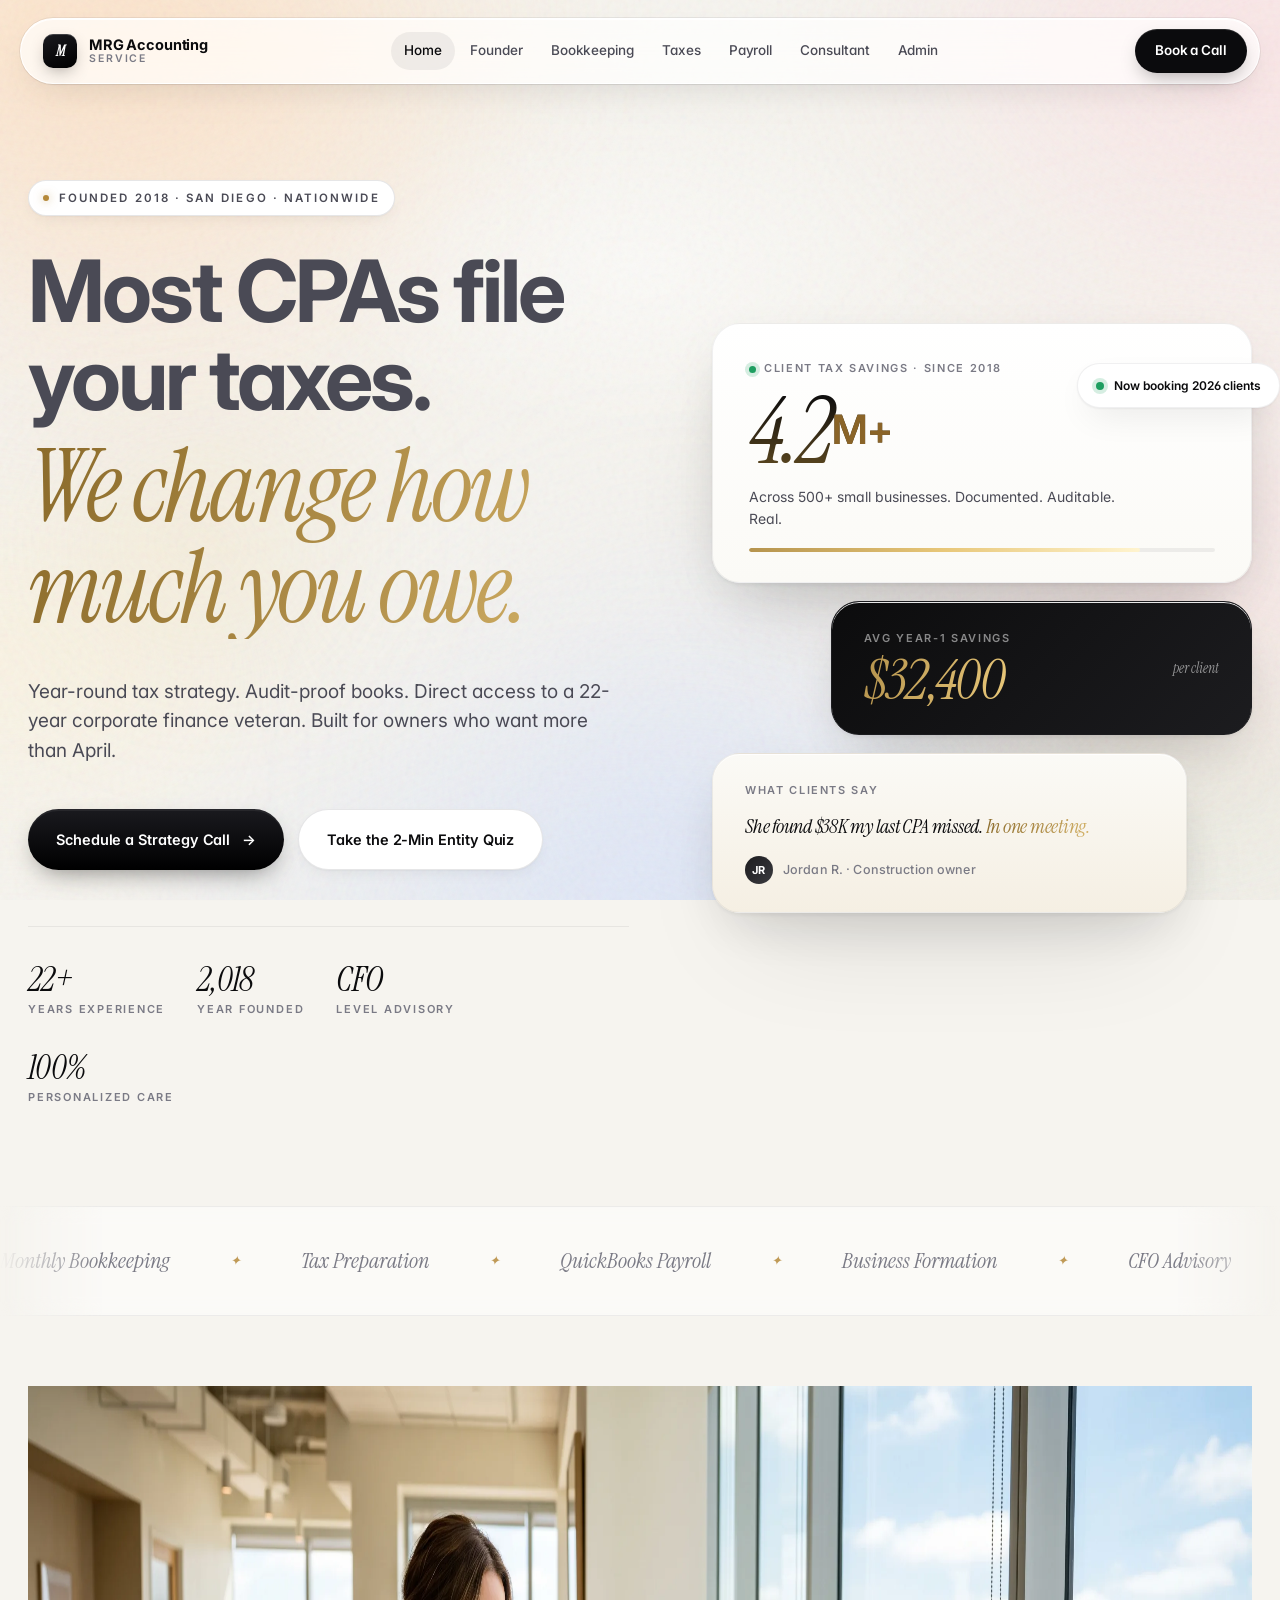
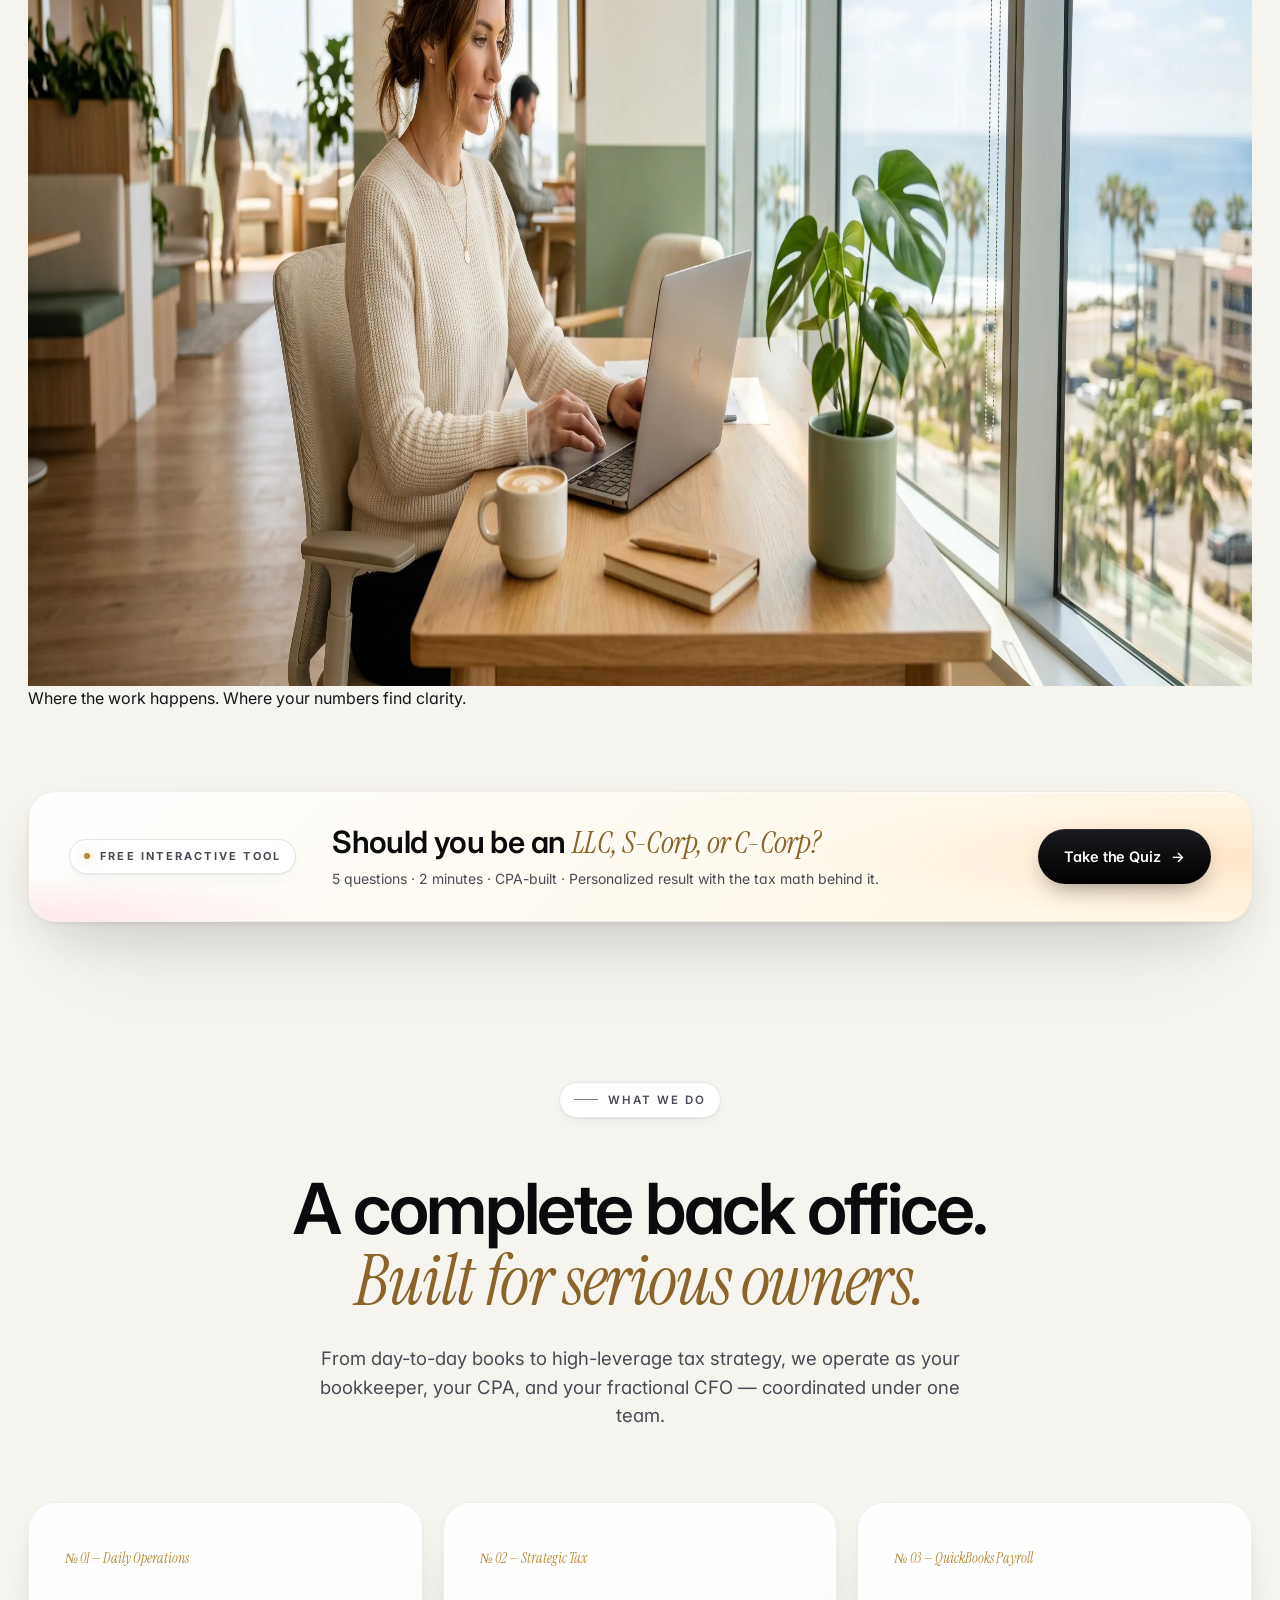
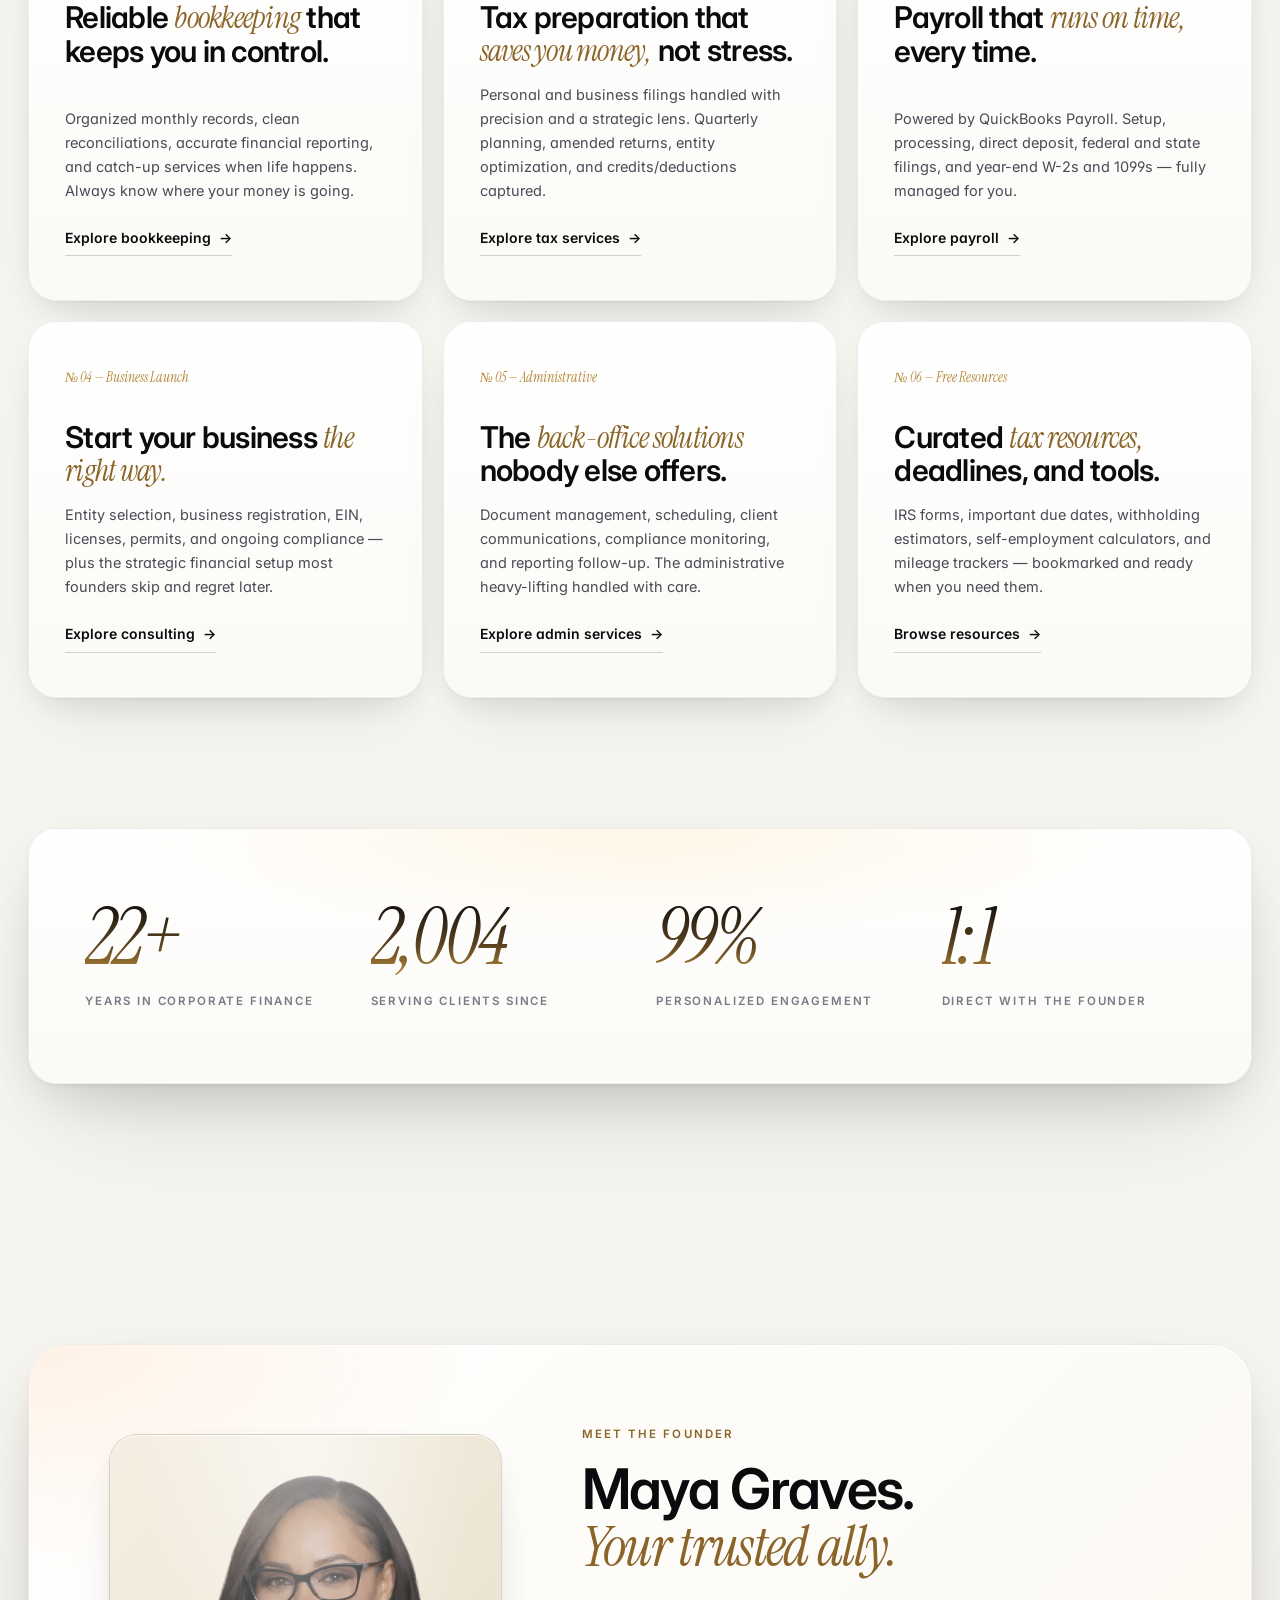
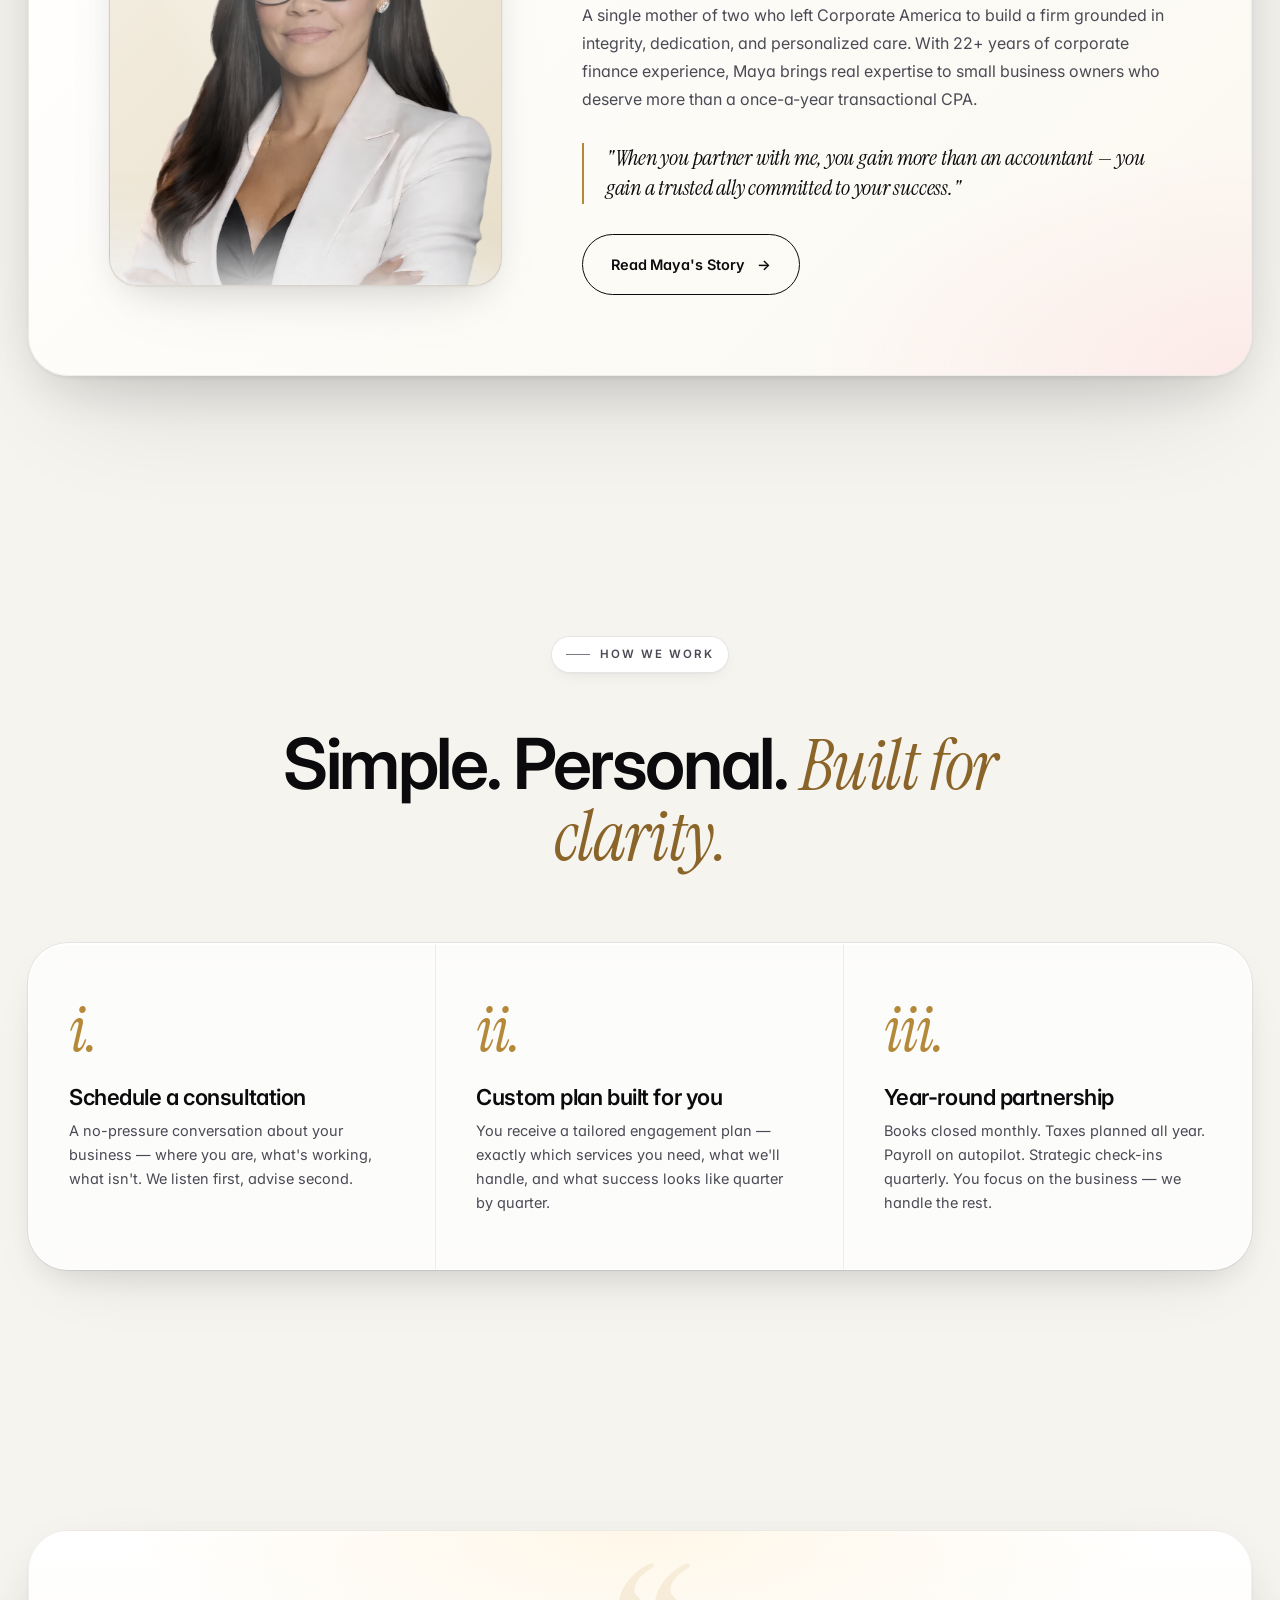
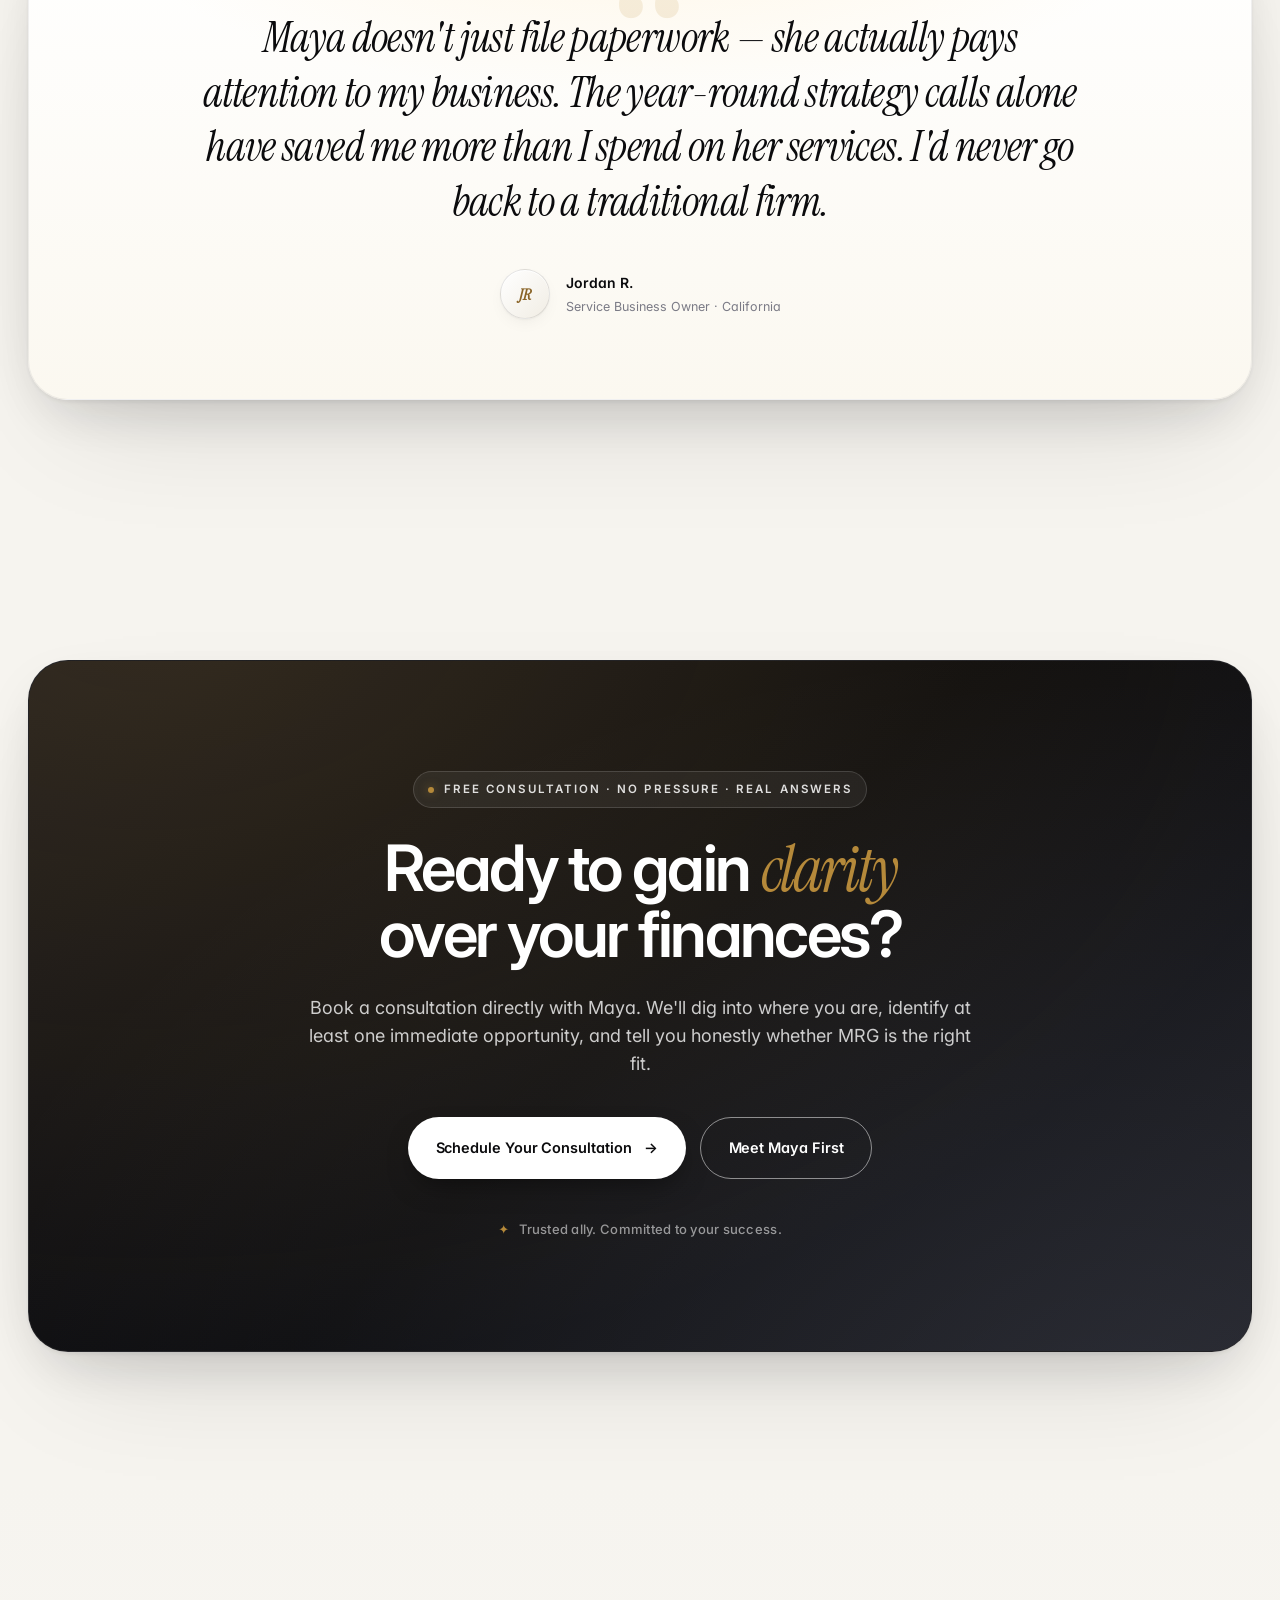
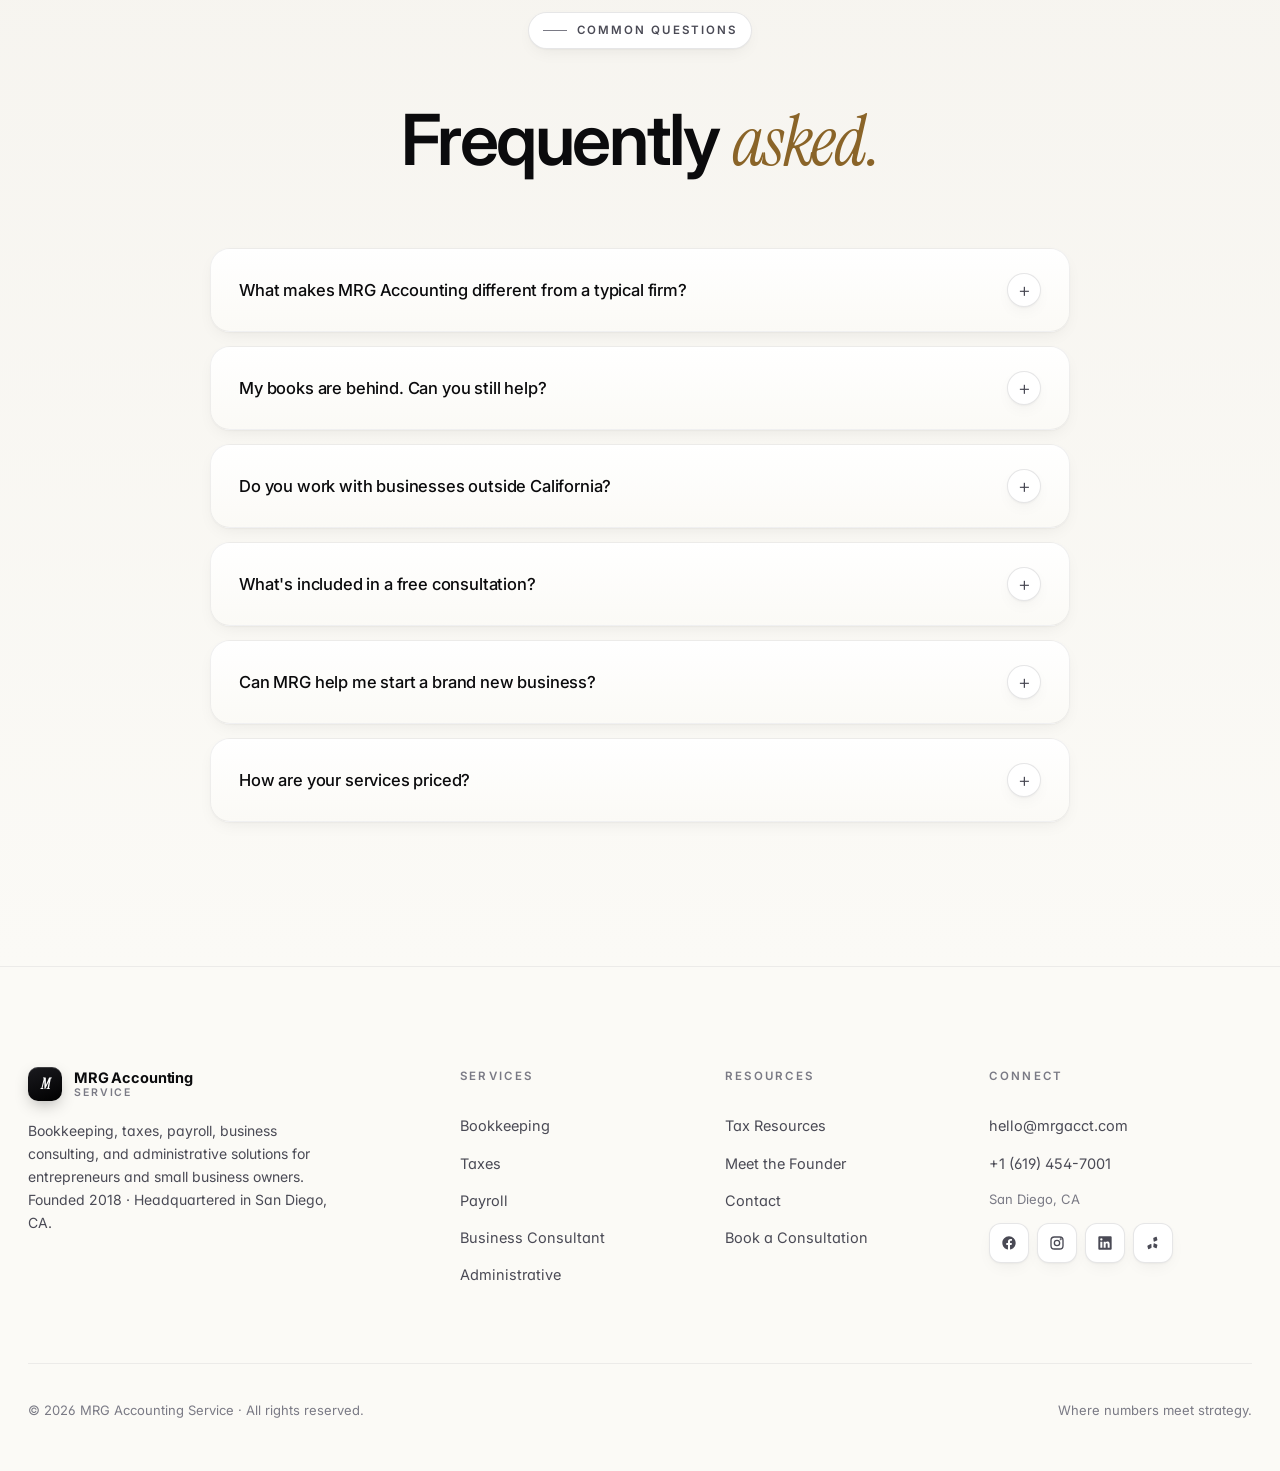
==== commit dce08fb7: "Fix mobile cropping of Maya portrait on home + founder pages The 1080×1920 source image places Maya'" ====
--- a/index.html
+++ b/index.html
@@ -7,7 +7,7 @@
 <meta name="description" content="Premium bookkeeping, tax strategy, payroll, and CFO-level advisory for small business owners. Founded by Maya Graves, 22+ years of corporate finance expertise." />
 <link rel="preconnect" href="https://fonts.googleapis.com">
 <link rel="preconnect" href="https://fonts.gstatic.com" crossorigin>
-<link href="https://fonts.googleapis.com/css2?family=Inter:wght@400;500;600;700;800;900&family=Instrument+Serif:ital@0;1&display=swap" rel="stylesheet">
+<link href="https://fonts.googleapis.com/css2?family=Inter:wght@400;500;600;700;800;900&family=Instrument+Serif:ital@0;1&family=Space+Grotesk:wght@400;500;600;700&display=swap" rel="stylesheet">
 <link rel="stylesheet" href="styles.css">
 <style>
 /* Home-specific — light luxe */
@@ -17,6 +17,26 @@
 .hero-grid{display:grid;grid-template-columns:1.05fr .95fr;gap:80px;align-items:center;width:100%}
 @media (max-width:1000px){.hero-grid{grid-template-columns:1fr;gap:50px}}
 .hero h1{margin:32px 0 0}
+/* Three-line H1 — small "Where", giant italic "numbers", small "meet strategy." */
+.hero h1.display{font-size:clamp(54px,11vw,160px);line-height:.92;letter-spacing:-.045em}
+.hero h1.display em{display:block;margin:6px 0;line-height:.9}
+.hero h1.display .h-sub{
+  display:block;margin:0;
+  font-family:'Instrument Serif',serif;font-style:italic;font-weight:400;
+  font-size:clamp(28px,4.5vw,60px);
+  line-height:1.1;letter-spacing:-.02em;
+  color:var(--text-2);
+  white-space:nowrap;
+}
+/* "Where" — modern geometric sans, medium weight, ink color */
+.hero h1.display .h-pre{
+  font-family:'Space Grotesk','Inter',system-ui,sans-serif;
+  font-style:normal;font-weight:500;
+  font-size:clamp(60px,11vw,150px);
+  line-height:.92;letter-spacing:-.045em;
+  color:var(--ink);
+  margin-bottom:6px;
+}
 .hero .lede{margin-top:32px;font-size:19px}
 .hero .cta-row{display:flex;gap:14px;margin-top:44px;flex-wrap:wrap}
 .hero .meta{
@@ -29,6 +49,352 @@
   font-size:34px;line-height:1;letter-spacing:-.02em;color:var(--ink);
 }
 .hero .meta-item .l{font-size:11px;color:var(--text-3);text-transform:uppercase;letter-spacing:.16em;font-weight:600}
+
+/* ============================================================
+   HERO H1 v4 — pattern-interrupt headline
+   "Most CPAs file your taxes. We change how much you owe."
+   ============================================================ */
+.hero h1.hero-h1-v4{
+  display:flex;flex-direction:column;
+  gap:6px;margin:32px 0 0;position:relative;
+  font-size:clamp(46px,6.8vw,86px);
+  line-height:1.02;letter-spacing:-.035em;
+  color:var(--ink);
+}
+.hero h1.hero-h1-v4 .h4-line{display:block;line-height:1.02}
+.hero h1.hero-h1-v4 .h4-static{
+  font-family:'Inter','Space Grotesk',system-ui,sans-serif;
+  font-weight:700;letter-spacing:-.035em;
+  color:var(--text-2);
+}
+.hero h1.hero-h1-v4 .h4-accent em{
+  font-family:'Instrument Serif',serif;font-style:italic;font-weight:400;
+  font-size:1.18em;letter-spacing:-.03em;line-height:1;
+  background:linear-gradient(110deg,#8a6a2a 0%,#b5934d 22%,#e8c779 42%,#fff4cf 52%,#e8c779 62%,#b5934d 82%,#8a6a2a 100%);
+  background-size:300% auto;
+  -webkit-background-clip:text;background-clip:text;
+  color:transparent;
+  animation:shimmerHero 10s linear infinite;
+}
+@keyframes shimmerHero{
+  0%{background-position:0% center}
+  100%{background-position:-300% center}
+}
+.hero h1.hero-h1-v4::before{
+  content:"";position:absolute;
+  top:30%;left:-6%;width:70%;height:90%;
+  background:radial-gradient(ellipse at center,rgba(232,199,121,.25) 0%,rgba(232,199,121,.08) 35%,transparent 70%);
+  filter:blur(70px);
+  z-index:-1;pointer-events:none;
+  animation:driftGlowHero 16s ease-in-out infinite;
+}
+@keyframes driftGlowHero{
+  0%,100%{transform:translate(0,0)}
+  50%{transform:translate(30px,-15px)}
+}
+
+/* ============================================================
+   PROOF STACK — floating modern stat cards on the right
+   ============================================================ */
+.proof-stack{
+  position:relative;width:100%;max-width:540px;margin-left:auto;
+  display:flex;flex-direction:column;gap:18px;
+}
+.proof-card{
+  position:relative;
+  background:linear-gradient(180deg,#ffffff 0%,#fbfaf6 100%);
+  border:1px solid var(--line);
+  border-radius:var(--radius-lg);
+  padding:28px 32px;
+  box-shadow:var(--shadow-2), var(--inset-hi);
+  animation:floatGentle 9s ease-in-out infinite;
+}
+.proof-card--lead{padding:36px 36px 30px}
+.proof-card--accent{
+  align-self:flex-end;width:78%;
+  background:linear-gradient(135deg,#0c0c0d 0%,#1c1c1f 100%);
+  color:#fff;border-color:#1c1c1f;
+  animation-delay:-2s;
+}
+.proof-card--quote{
+  align-self:flex-start;width:88%;
+  background:linear-gradient(180deg,#fbfaf6 0%,#f5efe3 100%);
+  animation-delay:-4s;
+}
+
+/* Lead card */
+.pc-label{
+  display:flex;align-items:center;gap:8px;
+  font-size:11px;font-weight:600;letter-spacing:.15em;text-transform:uppercase;
+  color:var(--text-3);margin-bottom:14px;
+}
+.proof-card--accent .pc-label{color:rgba(255,255,255,.5)}
+.pc-dot{
+  width:7px;height:7px;border-radius:50%;
+  background:#1e9e60;
+  box-shadow:0 0 0 4px rgba(30,158,96,.18);
+  animation:pulseDot 2.4s ease-in-out infinite;
+}
+@keyframes pulseDot{
+  0%,100%{box-shadow:0 0 0 4px rgba(30,158,96,.18)}
+  50%{box-shadow:0 0 0 8px rgba(30,158,96,.06)}
+}
+.pc-bignum{
+  font-family:'Instrument Serif',serif;font-style:italic;font-weight:400;
+  font-size:clamp(62px,7vw,96px);line-height:.9;letter-spacing:-.04em;
+  background:linear-gradient(180deg,var(--ink) 0%,#5e4920 100%);
+  -webkit-background-clip:text;background-clip:text;color:transparent;
+  margin-bottom:14px;
+}
+.pc-bignum-sym{
+  font-family:'Inter',sans-serif;font-style:normal;font-weight:600;
+  font-size:.45em;letter-spacing:-.02em;color:var(--accent-2);
+  -webkit-text-fill-color:var(--accent-2);
+  margin-left:.06em;vertical-align:.45em;
+}
+.pc-sub{
+  font-size:14px;color:var(--text-2);line-height:1.55;max-width:380px;margin-bottom:18px;
+}
+.pc-bar{
+  height:4px;background:rgba(0,0,0,.06);border-radius:99px;overflow:hidden;
+}
+.pc-bar-fill{
+  display:block;height:100%;width:0;
+  background:linear-gradient(90deg,#b5934d 0%,#e8c779 50%,#fff4cf 100%);
+  border-radius:99px;
+  animation:fillBar 2.4s cubic-bezier(.2,.8,.2,1) .4s forwards;
+}
+@keyframes fillBar{to{width:84%}}
+
+/* Accent (dark) card */
+.proof-card--accent .pc-row{
+  display:flex;align-items:center;justify-content:space-between;gap:18px;
+}
+.proof-card--accent .pc-label{margin-bottom:8px}
+.pc-midnum{
+  font-family:'Instrument Serif',serif;font-style:italic;font-weight:400;
+  font-size:clamp(40px,4.8vw,56px);line-height:.9;letter-spacing:-.03em;
+  background:linear-gradient(110deg,#b5934d 0%,#e8c779 50%,#fff4cf 100%);
+  background-size:200% auto;
+  -webkit-background-clip:text;background-clip:text;color:transparent;
+  animation:shimmerHero 8s linear infinite;
+}
+.pc-flourish{
+  font-family:'Instrument Serif',serif;font-style:italic;
+  font-size:14px;color:rgba(255,255,255,.55);text-align:right;line-height:1.3;
+}
+
+/* Quote card */
+.pc-quote-text{
+  font-family:'Instrument Serif',serif;font-style:italic;font-weight:400;
+  font-size:20px;line-height:1.35;letter-spacing:-.012em;color:var(--ink);
+  quotes:none;display:block;margin-bottom:16px;
+}
+.pc-quote-text em{
+  background:linear-gradient(110deg,#8a6a2a 0%,#b5934d 22%,#e8c779 42%,#fff4cf 52%,#e8c779 62%,#b5934d 82%,#8a6a2a 100%);
+  background-size:300% auto;
+  -webkit-background-clip:text;background-clip:text;color:transparent;
+  animation:shimmerHero 10s linear infinite;font-style:italic;
+}
+.pc-attribution{
+  display:flex;align-items:center;gap:10px;
+  font-size:12.5px;color:var(--text-3);font-weight:500;letter-spacing:.01em;
+}
+.pc-avatar{
+  width:28px;height:28px;border-radius:50%;
+  background:linear-gradient(135deg,#1c1c1f 0%,#3a3a3f 100%);
+  color:#fff;font-size:11px;font-weight:700;letter-spacing:.02em;
+  display:inline-flex;align-items:center;justify-content:center;
+}
+
+@media (max-width:1000px){
+  .proof-stack{max-width:100%;margin:0 auto}
+  .proof-card--accent,.proof-card--quote{width:100%;align-self:stretch}
+}
+
+/* Hero v4 — phone optimization */
+@media (max-width:640px){
+  .hero{padding:120px 0 50px;min-height:auto}
+  .hero-grid{gap:36px}
+
+  .hero h1.hero-h1-v4{
+    font-size:clamp(32px,8.5vw,48px);
+    line-height:1.05;gap:4px;margin-top:24px;
+  }
+  .hero h1.hero-h1-v4 .h4-accent em{font-size:1.12em}
+  .hero h1.hero-h1-v4::before{display:none}
+
+  .hero .lede{margin-top:24px;font-size:16px;line-height:1.55}
+  .hero .cta-row{margin-top:28px;flex-direction:column;align-items:stretch;gap:10px}
+  .hero .cta-row .btn{justify-content:center;width:100%}
+
+  .hero .meta{margin-top:36px;padding-top:24px;gap:18px}
+  .hero .meta-item{flex:1 1 calc(50% - 9px);min-width:120px}
+  .hero .meta-item .v{font-size:26px}
+  .hero .meta-item .l{font-size:10.5px}
+
+  .proof-stack{gap:14px}
+  .proof-card{padding:24px 22px;border-radius:18px}
+  .proof-card--lead{padding:28px 22px 22px}
+  .pc-bignum{font-size:clamp(48px,12vw,68px)}
+  .pc-bignum-sym{font-size:.5em}
+  .pc-sub{font-size:13px;margin-bottom:14px}
+  .pc-midnum{font-size:clamp(34px,9vw,46px)}
+  .pc-quote-text{font-size:17px;line-height:1.4}
+  .pc-attribution{font-size:11.5px}
+
+  /* Floating chip — pull inside the viewport on mobile */
+  .floating-chip{
+    position:relative!important;
+    top:auto!important;right:auto!important;left:auto!important;
+    margin:14px auto 0;width:fit-content;
+    box-shadow:var(--shadow-1);
+  }
+}
+
+@media (max-width:400px){
+  .hero h1.hero-h1-v4{font-size:clamp(28px,9vw,40px)}
+  .pc-bignum{font-size:clamp(40px,13vw,58px)}
+  .pc-midnum{font-size:clamp(28px,9vw,38px)}
+  .pc-quote-text{font-size:15.5px}
+  .hero .meta-item .v{font-size:22px}
+  .proof-card{padding:22px 18px}
+}
+
+/* ============================================================
+   HERO H1 v3 — Maya-introducing composition (kept for reference)
+   ============================================================ */
+.hero h1.hero-h1-v3{
+  display:flex;flex-direction:column;
+  gap:2px;margin:32px 0 0;position:relative;
+  font-size:clamp(52px,8.4vw,108px);
+  line-height:.96;letter-spacing:-.04em;
+  color:var(--ink);
+}
+.hero h1.hero-h1-v3 .h3-pre{
+  display:block;
+  font-family:'Inter','Space Grotesk',system-ui,sans-serif;
+  font-weight:400;font-size:.45em;
+  letter-spacing:.04em;text-transform:uppercase;
+  color:var(--text-3);margin-bottom:18px;
+  line-height:1;
+}
+.hero h1.hero-h1-v3 .h3-main{
+  display:block;
+  font-family:'Inter','Space Grotesk',system-ui,sans-serif;
+  font-weight:700;letter-spacing:-.04em;line-height:.94;
+  color:var(--ink);
+}
+.hero h1.hero-h1-v3 .h3-accent{
+  display:block;line-height:.94;margin-top:.06em;
+}
+.hero h1.hero-h1-v3 .h3-accent em{
+  font-family:'Instrument Serif',serif;font-style:italic;font-weight:400;
+  letter-spacing:-.025em;line-height:.94;
+  background:linear-gradient(110deg,#8a6a2a 0%,#b5934d 22%,#e8c779 42%,#fff4cf 52%,#e8c779 62%,#b5934d 82%,#8a6a2a 100%);
+  background-size:300% auto;
+  -webkit-background-clip:text;background-clip:text;
+  color:transparent;
+  animation:shimmerHero 10s linear infinite;
+}
+@keyframes shimmerHero{
+  0%{background-position:0% center}
+  100%{background-position:-300% center}
+}
+/* Soft warm glow behind the headline */
+.hero h1.hero-h1-v3::before{
+  content:"";position:absolute;
+  top:30%;left:-8%;width:75%;height:80%;
+  background:radial-gradient(ellipse at center,rgba(232,199,121,.25) 0%,rgba(232,199,121,.08) 35%,transparent 70%);
+  filter:blur(60px);
+  z-index:-1;pointer-events:none;
+  animation:driftGlowHero 16s ease-in-out infinite;
+}
+@keyframes driftGlowHero{
+  0%,100%{transform:translate(0,0)}
+  50%{transform:translate(30px,-15px)}
+}
+
+/* ============================================================
+   PORTRAIT CARD — Maya in the hero
+   ============================================================ */
+.portrait-card{
+  position:relative;width:100%;max-width:520px;margin-left:auto;
+  aspect-ratio:4/5;
+  border-radius:var(--radius-lg);
+  background:linear-gradient(160deg,#fbfaf6 0%,#f5efe3 100%);
+  border:1px solid var(--line);
+  outline:1px solid var(--line);
+  box-shadow:var(--shadow-2), var(--inset-hi);
+  overflow:hidden;
+  transition:transform .4s cubic-bezier(.2,.8,.2,1);
+  animation:floatGentle 9s ease-in-out infinite;
+}
+.portrait-photo{
+  position:absolute;inset:0;display:flex;align-items:flex-end;justify-content:center;
+  background:linear-gradient(180deg,#f5efe3 0%,#e8dfca 100%);
+}
+.portrait-photo img{
+  width:100%;height:100%;object-fit:cover;object-position:center 18%;
+  filter:contrast(1.04);
+}
+@media (max-width:768px){
+  .portrait-photo img{object-position:center top}
+}
+.portrait-fallback{
+  position:absolute;inset:0;display:none;align-items:flex-end;justify-content:center;
+}
+.portrait-fallback span{
+  font-family:'Instrument Serif',serif;font-style:italic;font-weight:400;
+  font-size:220px;line-height:1;letter-spacing:-.04em;
+  padding-bottom:30px;
+  background:linear-gradient(180deg,var(--ink) 0%,var(--accent-2) 70%);
+  -webkit-background-clip:text;background-clip:text;color:transparent;
+}
+.portrait-photo img[src=""]+ .portrait-fallback,
+.portrait-photo img:not([src]) + .portrait-fallback{display:flex}
+
+/* Badge top-left of portrait */
+.portrait-badges{
+  position:absolute;top:20px;left:20px;z-index:3;
+}
+
+/* Editorial overlay at bottom of portrait — name + role + quote */
+.portrait-overlay{
+  position:absolute;left:0;right:0;bottom:0;z-index:2;
+  padding:80px 28px 28px;
+  background:linear-gradient(180deg,
+    rgba(11,11,12,0) 0%,
+    rgba(11,11,12,.55) 40%,
+    rgba(11,11,12,.85) 100%);
+  color:#fff;
+}
+.portrait-overlay .po-eyebrow{
+  font-size:10.5px;font-weight:600;letter-spacing:.18em;text-transform:uppercase;
+  color:rgba(255,255,255,.7);margin-bottom:8px;
+}
+.portrait-overlay .po-name{
+  font-family:'Instrument Serif',serif;font-style:italic;font-weight:400;
+  font-size:clamp(34px,3.4vw,46px);line-height:.95;letter-spacing:-.02em;
+  margin-bottom:10px;color:#fff;
+}
+.portrait-overlay .po-period{color:var(--accent)}
+.portrait-overlay .po-quote{
+  font-family:'Instrument Serif',serif;font-style:italic;
+  font-size:14.5px;line-height:1.5;color:rgba(255,255,255,.88);
+  max-width:380px;
+}
+.portrait-overlay .po-quote em{
+  background:linear-gradient(110deg,#e8c779 0%,#fff4cf 50%,#e8c779 100%);
+  background-size:200% auto;
+  -webkit-background-clip:text;background-clip:text;color:transparent;
+  animation:shimmerHero 8s linear infinite;
+  font-style:italic;
+}
+
+@media (max-width:1000px){
+  .portrait-card{max-width:480px;margin:0 auto}
+}
 
 /* Hero visual — floating editorial card stack (white 3D) */
 .hero-visual{position:relative;height:640px}
@@ -190,8 +556,12 @@
   background:radial-gradient(ellipse at top,rgba(255,255,255,.6),transparent 60%);
 }
 .founder-portrait img{
-  width:100%;height:100%;object-fit:cover;
+  width:100%;height:100%;object-fit:cover;object-position:center 15%;
   filter:contrast(1.02);
+}
+@media (max-width:1000px){
+  .founder-portrait{aspect-ratio:4/5;max-width:420px;margin:0 auto}
+  .founder-portrait img{object-position:center top}
 }
 .founder-initials{
   font-family:'Instrument Serif',serif;font-style:italic;
@@ -305,11 +675,14 @@
   <div class="wrap hero-grid">
     <div class="reveal-left">
       <span class="eyebrow"><span class="dot"></span>Founded 2018 · San Diego · Nationwide</span>
-      <h1 class="display">Where <em>numbers</em><br/>meet strategy.</h1>
-      <p class="lede">MRG Accounting Service helps entrepreneurs, founders, and small business owners stay financially organized, compliant, and positioned for real growth. Bookkeeping, tax preparation, payroll, business consulting, and CFO-level guidance — all under one roof.</p>
+      <h1 class="display hero-h1-v4">
+        <span class="h4-line h4-static">Most CPAs file your taxes.</span>
+        <span class="h4-line h4-accent"><em>We change how much you owe.</em></span>
+      </h1>
+      <p class="lede">Year-round tax strategy. Audit-proof books. Direct access to a 22-year corporate finance veteran. Built for owners who want more than April.</p>
       <div class="cta-row">
-        <a href="contact.html" class="btn btn-primary">Schedule a Consultation <span class="arrow">→</span></a>
-        <a href="#services" class="btn btn-ghost">Explore Services</a>
+        <a href="contact.html" class="btn btn-primary">Schedule a Strategy Call <span class="arrow">→</span></a>
+        <a href="entity-quiz.html" class="btn btn-ghost">Take the 2-Min Entity Quiz</a>
       </div>
       <div class="meta">
         <div class="meta-item"><span class="v count-up" data-count="22" data-suffix="+">22+</span><span class="l">Years experience</span></div>
@@ -320,31 +693,37 @@
     </div>
 
     <div class="hero-visual reveal-right">
-      <div class="editorial-frame">
-        <div class="editorial-content">
-          <div class="ec-top">
-            <div class="ec-stamp"><span class="dot"></span>Trusted partner</div>
-            <div class="ec-no">№ 01</div>
-          </div>
-          <div class="ec-mid">
-            <div class="ec-title">Clarity.<br/><em>Compliance.</em><br/>Confidence.</div>
-          </div>
-          <div class="ec-bottom">
-            <div class="ec-meta-row">
-              <div><strong>Founded</strong>2018</div>
-              <div><strong>HQ</strong>San Diego, CA</div>
-              <div><strong>Focus</strong>Small Business</div>
-              <div><strong>Approach</strong>Year-Round</div>
+      <!-- Proof stack — floating modern stat cards -->
+      <div class="proof-stack" id="proof-stack">
+
+        <div class="proof-card proof-card--lead">
+          <div class="pc-label"><span class="pc-dot"></span>Client tax savings · since 2018</div>
+          <div class="pc-bignum"><span class="count-up" data-count="4.2" data-decimals="1">4.2</span><span class="pc-bignum-sym">M+</span></div>
+          <div class="pc-sub">Across 500+ small businesses. Documented. Auditable. Real.</div>
+          <div class="pc-bar"><span class="pc-bar-fill"></span></div>
+        </div>
+
+        <div class="proof-card proof-card--accent">
+          <div class="pc-row">
+            <div>
+              <div class="pc-label">Avg year-1 savings</div>
+              <div class="pc-midnum">$<span class="count-up" data-count="32400">32,400</span></div>
             </div>
+            <div class="pc-flourish">per client</div>
           </div>
         </div>
+
+        <div class="proof-card proof-card--quote">
+          <div class="pc-label">What clients say</div>
+          <q class="pc-quote-text">She found $38K my last CPA missed. <em>In one meeting.</em></q>
+          <div class="pc-attribution">
+            <span class="pc-avatar">JR</span>
+            <span>Jordan R. · Construction owner</span>
+          </div>
+        </div>
+
       </div>
       <div class="floating-chip"><span class="pulse"></span>Now booking 2026 clients</div>
-      <div class="floating-card">
-        <div class="label">Founder Philosophy</div>
-        <div class="big">Integrity.<br/><em>Dedication.</em></div>
-        <div class="sub">Personalized care for every client we serve.</div>
-      </div>
     </div>
   </div>
 </section>
@@ -370,6 +749,18 @@
     <div class="marquee-item">Tax Strategy</div>
   </div>
 </div>
+
+<!-- EDITORIAL IMAGE — BRAND ATMOSPHERE -->
+<section style="padding:70px 0 20px">
+  <div class="wrap reveal">
+    <figure class="img-frame img-frame--wide">
+      <img src="assets/home-atmosphere.webp"
+           alt="Modernist San Diego office at golden hour with floor-to-ceiling windows, a single leather chair pulled to a walnut conference table."
+           loading="lazy" decoding="async" width="2100" height="900" />
+      <figcaption>Where the work happens. Where your numbers find clarity.</figcaption>
+    </figure>
+  </div>
+</section>
 
 <!-- LEAD MAGNET STRIP -->
 <section class="lead-magnet-section">
@@ -624,22 +1015,30 @@
 drawer.querySelectorAll('a').forEach(a => a.addEventListener('click', () => drawer.classList.remove('open')));
 
 // Counter animation — uses requestAnimationFrame with an ease-out curve.
+// Supports data-decimals (e.g. "1" → 4.2) and comma-separates integers > 999.
 function animateCount(el){
   const target = parseFloat(el.dataset.count);
   if (isNaN(target)) return;
   const suffix = el.dataset.suffix || '';
+  const decimals = parseInt(el.dataset.decimals || (Number.isInteger(target) ? '0' : '1'), 10);
   const duration = 1600;
-  const isInt = Number.isInteger(target);
   const start = performance.now();
+  const fmt = (n) => {
+    const v = decimals > 0 ? n.toFixed(decimals) : Math.round(n).toString();
+    // Add thousands separators on the integer portion when no decimals
+    if (decimals === 0 && Math.abs(target) >= 1000) {
+      return parseInt(v, 10).toLocaleString();
+    }
+    return v;
+  };
   function tick(now){
     const t = Math.min(1, (now - start) / duration);
     const eased = 1 - Math.pow(1 - t, 3);
-    const val = target * eased;
-    el.textContent = (isInt ? Math.round(val) : val.toFixed(1)) + suffix;
+    el.textContent = fmt(target * eased) + suffix;
     if (t < 1) requestAnimationFrame(tick);
-    else el.textContent = target + suffix;
+    else el.textContent = fmt(target) + suffix;
   }
-  el.textContent = '0' + suffix;
+  el.textContent = fmt(0) + suffix;
   requestAnimationFrame(tick);
 }
 
@@ -685,15 +1084,15 @@
   });
 });
 
-// Subtle 3D tilt on the hero editorial frame
-const tiltTarget = document.querySelector('.editorial-frame');
+// Subtle 3D tilt on the hero portrait card (Maya's photo)
+const tiltTarget = document.querySelector('.portrait-card') || document.querySelector('.editorial-frame');
 if (tiltTarget) {
   const wrap = tiltTarget.closest('.hero-visual');
   wrap.addEventListener('mousemove', (e) => {
     const r = wrap.getBoundingClientRect();
     const px = (e.clientX - r.left) / r.width - .5;
     const py = (e.clientY - r.top) / r.height - .5;
-    tiltTarget.style.transform = `perspective(1200px) rotateY(${px * 6}deg) rotateX(${-py * 6}deg)`;
+    tiltTarget.style.transform = `perspective(1200px) rotateY(${px * 5}deg) rotateX(${-py * 5}deg)`;
   });
   wrap.addEventListener('mouseleave', () => {
     tiltTarget.style.transform = '';
